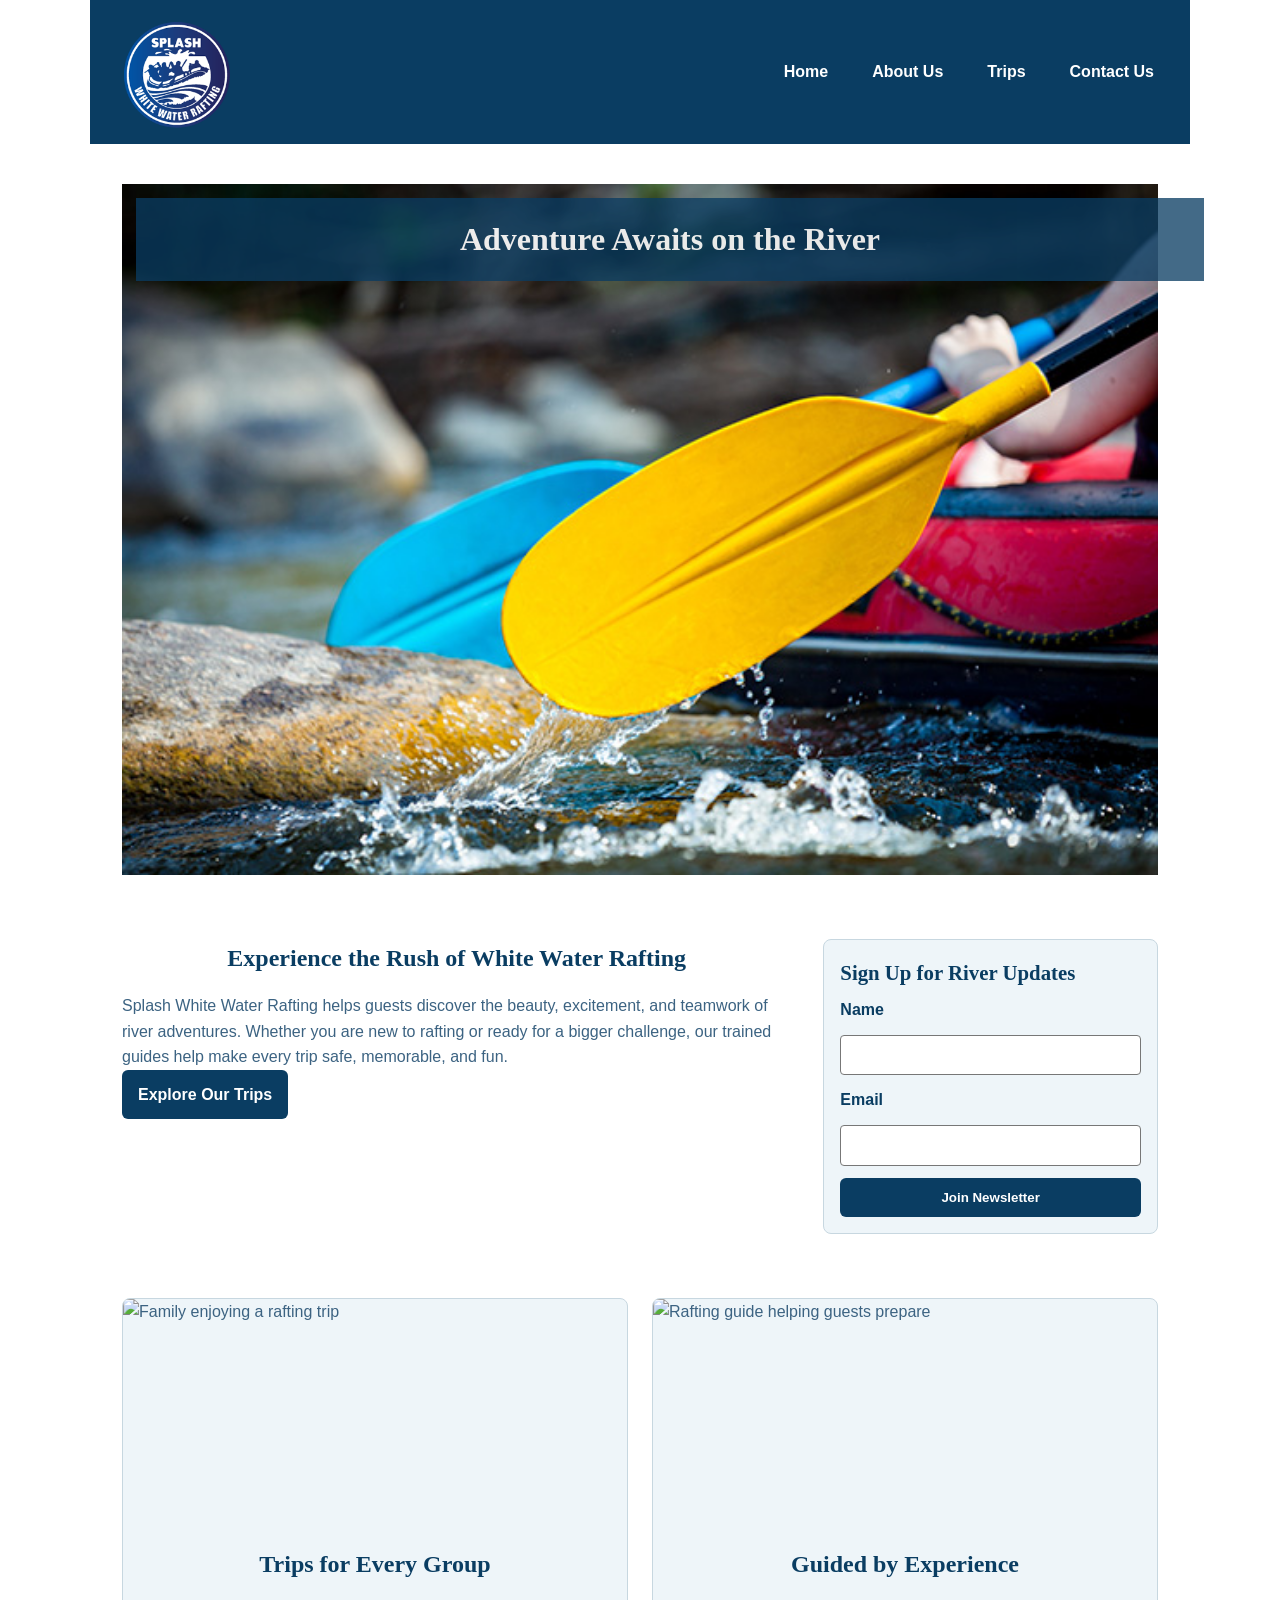
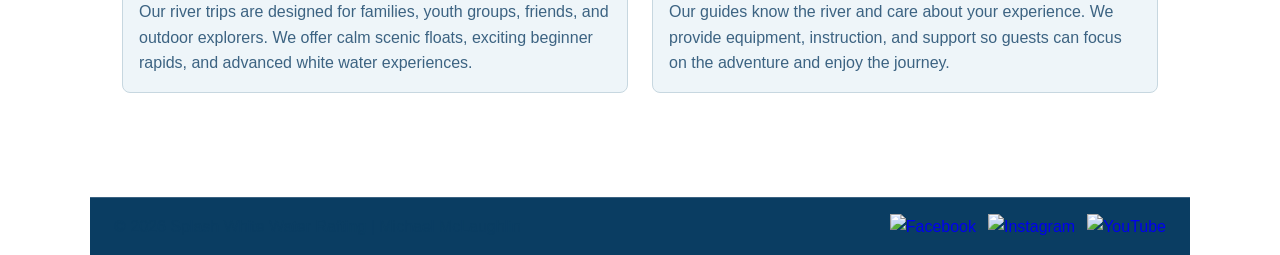
==== wwr/index.html @ 304a54b3 "W06 Project" ====
<!DOCTYPE html>
<html lang="en">

<head>
    <meta charset="UTF-8">
    <meta name="viewport" content="width=device-width, initial-scale=1.0">
    <meta name="description"
      content="Splash White Water Rafting offers exciting river adventures, guided trips, and outdoor memories for families, groups, and thrill seekers.">
    <meta name="author" content="Michael McLaughlin">
    <title>Home | Splash White Water Rafting</title>
    <link rel="stylesheet" href="styles/rafting.css">
</head>

<body>
    <header>
        <img src="images/logo.png" alt="Splash White Water Rafting Logo">
        <nav>
            <a href="index.html">Home</a>
            <a href="about.html">About Us</a>
            <a href="trips.html">Trips</a>
            <a href="contact.html">Contact Us</a>
        </nav>
    </header>

    <main>
        <section class="hero home-hero">
            <img src="images/hero.jpg" alt="White water rafting group on a river">
            <h1>Adventure Awaits on the River</h1>
        </section>

        <section class="home-intro">
            <div>
                <h2>Experience the Rush of White Water Rafting</h2>
                <p>
                    Splash White Water Rafting helps guests discover the beauty, excitement, and
                    teamwork of river adventures.
                    Whether you are new to rafting or ready for a bigger challenge, our trained
                    guides help make every trip safe,
                    memorable, and fun.
                </p>
                <a class="button-link" href="trips.html">Explore Our Trips</a>
            </div>

            <form class="newsletter">
                <fieldset>
                    <legend>Sign Up for River Updates</legend>

                    <label for="name">Name</label>
                    <input type="text" id="name" name="name" required>

                    <label for="email">Email</label>
                    <input type="email" id="email" name="email" required>

                    <button type="submit">Join Newsletter</button>
                </fieldset>
            </form>
        </section>

        <section class="home-grid">
            <article>
                <img src="images/rafting-family.jpg" alt="Family enjoying a rafting trip">
                <div>
                    <h2>Trips for Every Group</h2>
                    <p>
                        Our river trips are designed for families, youth groups, friends, and
                        outdoor explorers. We offer calm scenic
                        floats, exciting beginner rapids, and advanced white water experiences.
                    </p>
                </div>
            </article>

            <article>
                <img src="images/rafting-guide.jpg" alt="Rafting guide helping guests prepare">
                <div>
                    <h2>Guided by Experience</h2>
                    <p>
                        Our guides know the river and care about your experience. We provide
                        equipment, instruction, and support so
                        guests can focus on the adventure and enjoy the journey.
                    </p>
                </div>
            </article>
        </section>
    </main>

    <footer>
        <p>&copy; 2026 Splash White Water Rafting | Michael McLaughlin</p>
        <nav class="sociallinks">
            <a href="https://facebook.com">
                <img src="images/facebook.svg" alt="Facebook">
            </a>
            <a href="https://instagram.com">
                <img src="images/instagram.svg" alt="Instagram">
            </a>
            <a href="https://youtube.com">
                <img src="images/youtube.svg" alt="YouTube">
            </a>
        </nav>
    </footer>
</body>

</html>
---- wwr/styles/rafting.css ----
/* ===========================
   CSS VARIABLES
=========================== */
:root {
    --primary-color: #0a3d62;
    --accent1-color: #3c6382;
    --heading-font: "Georgia", serif;
    --body-font: Arial, Helvetica, sans-serif;
}

/* ===========================
   RESET
=========================== */
* {
    margin: 0;
    padding: 0;
    box-sizing: border-box;
}

/* ===========================
   GLOBAL STYLES
=========================== */
body {
    font-family: var(--body-font);
    color: var(--accent1-color);
    background-color: #fff;
}

header,
main,
footer {
    width: 840px;
    margin: 0 auto;
}

h1,
h2 {
    font-family: var(--heading-font);
    color: var(--primary-color);
}

section {
    margin: 24px 0;
    padding: 16px;
}

section h2 {
    text-align: center;
    margin-bottom: 16px;
}

/* ===========================
   HEADER
=========================== */
header {
    display: grid;
    grid-template-columns: 150px 1fr;
    align-items: center;
    background-color: var(--primary-color);
    padding: 12px;
}

header img {
    width: 120px;
    height: auto;
}

header nav {
    display: flex;
    justify-content: flex-end;
    gap: 20px;
}

header nav a {
    color: #fff;
    text-decoration: none;
    font-weight: bold;
    padding: 8px 12px;
}

header nav a:hover {
    background-color: var(--accent1-color);
    border-radius: 4px;
}

/* ===========================
   HERO SECTION
=========================== */
.hero {
    position: relative;
}

.hero img {
    display: block;
    width: 100%;
    height: auto;
}

.hero h1 {
    position: absolute;
    top: 20px;
    width: 100%;
    padding: 16px;
    text-align: center;
    opacity: 0.9;
    background-color: var(--accent1-color);
    color: #fff;
}

.hero article {
    position: absolute;
    bottom: 20px;
    left: 20px;
    right: 20px;
    background-color: rgba(255, 255, 255, 0.85);
    padding: 16px;
    border-radius: 4px;
}

.hero article img {
    float: right;
    width: 125px;
    margin-left: 12px;
}

/* ===========================
   HISTORY SECTION
=========================== */
.history-content {
    display: grid;
    grid-template-columns: 1fr 200px 1fr;
    align-items: center;
    gap: 20px;
}

.history-content p {
    line-height: 1.5;
}

.history-content img {
    width: 200px;
    height: auto;
}

/* ===========================
   ADVENTURES SECTION
=========================== */
.adventure-gallery {
    display: flex;
    justify-content: space-between;
    gap: 12px;
}

.adventure-gallery figure {
    width: 150px;
    text-align: center;
}

.adventure-gallery img {
    width: 100%;
    height: auto;
}

figcaption {
    font-size: 0.9rem;
    color: var(--primary-color);
    margin-top: 6px;
}

/* ===========================
   FOOTER
=========================== */
footer {
    display: flex;
    justify-content: space-between;
    align-items: center;
    border-top: 1px solid var(--accent1-color);
    padding: 16px;
}

footer p {
    color: var(--primary-color);
}

.socialmedia {
    display: flex;
    gap: 10px;
}

.socialmedia a {
    text-decoration: none;
}

footer img {
    width: 35px;
    height: auto;
}

/* ===========================
   CONTACT PAGE LAYOUT
=========================== */

/* Hide the extra Contact Us heading if it is still in the HTML */
main > h1 {
    display: none;
}

/* Company info centered below the header */
.company-info {
    text-align: center;
    margin: 20px 0 18px;
    padding: 0;
}

.company-info h1 {
    margin-bottom: 6px;
    font-size: 1.7rem;
}

.company-info p {
    font-weight: bold;
    line-height: 1.4;
    margin: 2px 0;
}

/* Map left + form right */
.contact-layout {
    display: grid;
    grid-template-columns: 1fr 1fr;
    gap: 2rem;
    margin-bottom: 3rem;
    align-items: stretch;
}

/* LEFT SIDE MAP */
.contact-left {
    display: flex;
    text-align: left;
}

.contact-left h2,
.contact-left p {
    display: none;
}

.map-box {
    flex: 1;
}

.map-box,
.map-box iframe {
    width: 100%;
    height: 100%;
}

.map-box iframe {
    min-height: 360px;
    border: 0;
    border-radius: 6px;
}

/* RIGHT SIDE FORM */
.contact-right h2 {
    display: none;
}

.contact-right form {
    display: grid;
    gap: 1rem;
    height: 100%;
}

.contact-right input,
.contact-right textarea {
    padding: 0.7rem;
    border: 1px solid #ccc;
    border-radius: 6px;
    font-size: 1rem;
}

.contact-right fieldset {
    border: 1px solid #ccc;
    padding: 1rem;
    border-radius: 6px;
}

.contact-right legend {
    font-weight: bold;
}

.contact-right button {
    background-color: #0a3d62;
    color: white;
    padding: 0.9rem;
    border: none;
    border-radius: 6px;
    font-size: 1.1rem;
    cursor: pointer;
}

.contact-right button:hover {
    background-color: #3c6382;
}

/* ===========================
   EMPLOYEE GRID
=========================== */
.employee-grid {
    display: grid;
    grid-template-columns: repeat(3, 1fr);
    gap: 2rem;
    text-align: center;
}

.employee-grid img {
    width: 100%;
    border-radius: 6px;
}

.employee-grid figcaption {
    margin-top: 0.5rem;
    font-weight: bold;
}

/* ===========================
   RESPONSIVE
=========================== */
@media (max-width: 700px) {

    header,
    main,
    footer {
        width: 95%;
    }

    .contact-layout {
        grid-template-columns: 1fr;
    }

    .map-box iframe {
        min-height: 300px;
    }

    .employee-grid {
        grid-template-columns: 1fr;
    }
}

/* FINAL PROJECT SHARED LAYOUT FIXES */
body {
    background-color: #ffffff;
    line-height: 1.6;
}

header,
main,
footer {
    width: 100%;
    max-width: 1100px;
    margin: 0 auto;
}

header {
    display: grid;
    grid-template-columns: 150px 1fr;
    align-items: center;
    background-color: var(--primary-color);
    padding: 12px 24px;
}

header img {
    width: 120px;
    height: auto;
}

header nav {
    display: flex;
    justify-content: flex-end;
    align-items: center;
    gap: 20px;
    margin: 0;
    padding: 0;
}

header nav a {
    color: #ffffff;
    text-decoration: none;
    font-weight: 700;
    padding: 10px 12px;
    border-radius: 4px;
}

header nav a:hover {
    background-color: var(--accent1-color);
}

main {
    padding: 0 1rem 2rem;
}

.hero {
    position: relative;
    margin: 1.5rem 0;
}

.hero img {
    display: block;
    width: 100%;
    height: auto;
}

.hero h1 {
    position: absolute;
    top: 30px;
    left: 30px;
    right: 30px;
    padding: 1rem;
    background-color: rgba(10, 61, 98, 0.85);
    color: #ffffff;
    text-align: center;
    font-size: 2rem;
}

.button-link,
.newsletter button {
    display: inline-block;
    background-color: var(--primary-color);
    color: #ffffff;
    text-decoration: none;
    font-weight: 700;
    padding: 0.75rem 1rem;
    border-radius: 6px;
    border: none;
    cursor: pointer;
}

.button-link:hover,
.newsletter button:hover {
    background-color: var(--accent1-color);
}

/* HOME PAGE */
.home-intro {
    display: grid;
    grid-template-columns: 2fr 1fr;
    gap: 2rem;
    align-items: start;
    margin: 2rem 0;
}

.newsletter {
    background-color: #eef5f9;
    padding: 1rem;
    border: 1px solid #c7d7e0;
    border-radius: 8px;
}

.newsletter fieldset {
    border: none;
    display: grid;
    gap: 0.75rem;
}

.newsletter legend {
    font-family: var(--heading-font);
    color: var(--primary-color);
    font-size: 1.3rem;
    font-weight: 700;
    margin-bottom: 0.5rem;
}

.newsletter label {
    font-weight: 700;
    color: var(--primary-color);
}

.newsletter input {
    padding: 0.65rem;
    border: 1px solid #777;
    border-radius: 4px;
    font-size: 1rem;
}

.home-grid {
    display: grid;
    grid-template-columns: 1fr 1fr;
    gap: 1.5rem;
}

.home-grid article {
    display: grid;
    grid-template-rows: auto 1fr;
    background-color: #eef5f9;
    border: 1px solid #c7d7e0;
    border-radius: 8px;
    overflow: hidden;
}

.home-grid img {
    width: 100%;
    height: 230px;
    object-fit: cover;
}

.home-grid div {
    padding: 1rem;
}

/* TRIPS PAGE */
.trips-cta {
    display: grid;
    grid-template-columns: 2fr auto;
    gap: 1rem;
    align-items: center;
    background-color: #eef5f9;
    border-left: 8px solid var(--primary-color);
    padding: 1.25rem;
    margin: 2rem 0;
}

.trip-cards {
    display: grid;
    grid-template-columns: repeat(3, 1fr);
    gap: 1.5rem;
    margin: 2rem 0;
}

.trip-cards article {
    background-color: #ffffff;
    border: 1px solid #c7d7e0;
    border-radius: 8px;
    overflow: hidden;
    box-shadow: 0 2px 8px rgba(0, 0, 0, 0.12);
}

.trip-cards img {
    width: 100%;
    height: 210px;
    object-fit: cover;
}

.trip-cards h2,
.trip-cards p {
    padding-left: 1rem;
    padding-right: 1rem;
}

.trip-cards h2 {
    padding-top: 1rem;
}

.trip-cards p {
    padding-bottom: 1rem;
}

.trip-table-section {
    margin: 2rem 0;
}

table {
    width: 100%;
    border-collapse: collapse;
    margin-top: 1rem;
}

caption {
    caption-side: bottom;
    padding-top: 0.5rem;
}

th,
td {
    border: 1px solid #777;
    padding: 0.75rem;
    text-align: left;
}

th {
    background-color: var(--primary-color);
    color: #ffffff;
}

tbody tr:nth-child(even) {
    background-color: #eef5f9;
}

/* FOOTER */
footer {
    display: flex;
    justify-content: space-between;
    align-items: center;
    gap: 1rem;
    background-color: var(--primary-color);
    color: #ffffff;
    padding: 1rem 1.5rem;
    margin-top: 2rem;
}

footer p {
    margin: 0;
    padding: 0;
}

.sociallinks {
    display: flex;
    gap: 12px;
    margin: 0;
    padding: 0;
}

.sociallinks a {
    text-decoration: none;
}

.sociallinks img {
    width: 32px;
    height: 32px;
}

/* RESPONSIVE SUPPORT */
@media screen and (max-width: 800px) {
    header {
        grid-template-columns: 1fr;
        justify-items: center;
        gap: 1rem;
    }

    header nav {
        justify-content: center;
        flex-wrap: wrap;
    }

    .hero h1 {
        font-size: 1.4rem;
        top: 15px;
        left: 15px;
        right: 15px;
    }

    .home-intro,
    .home-grid,
    .trips-cta,
    .trip-cards {
        grid-template-columns: 1fr;
    }

    footer {
        flex-direction: column;
        text-align: center;
    }
}
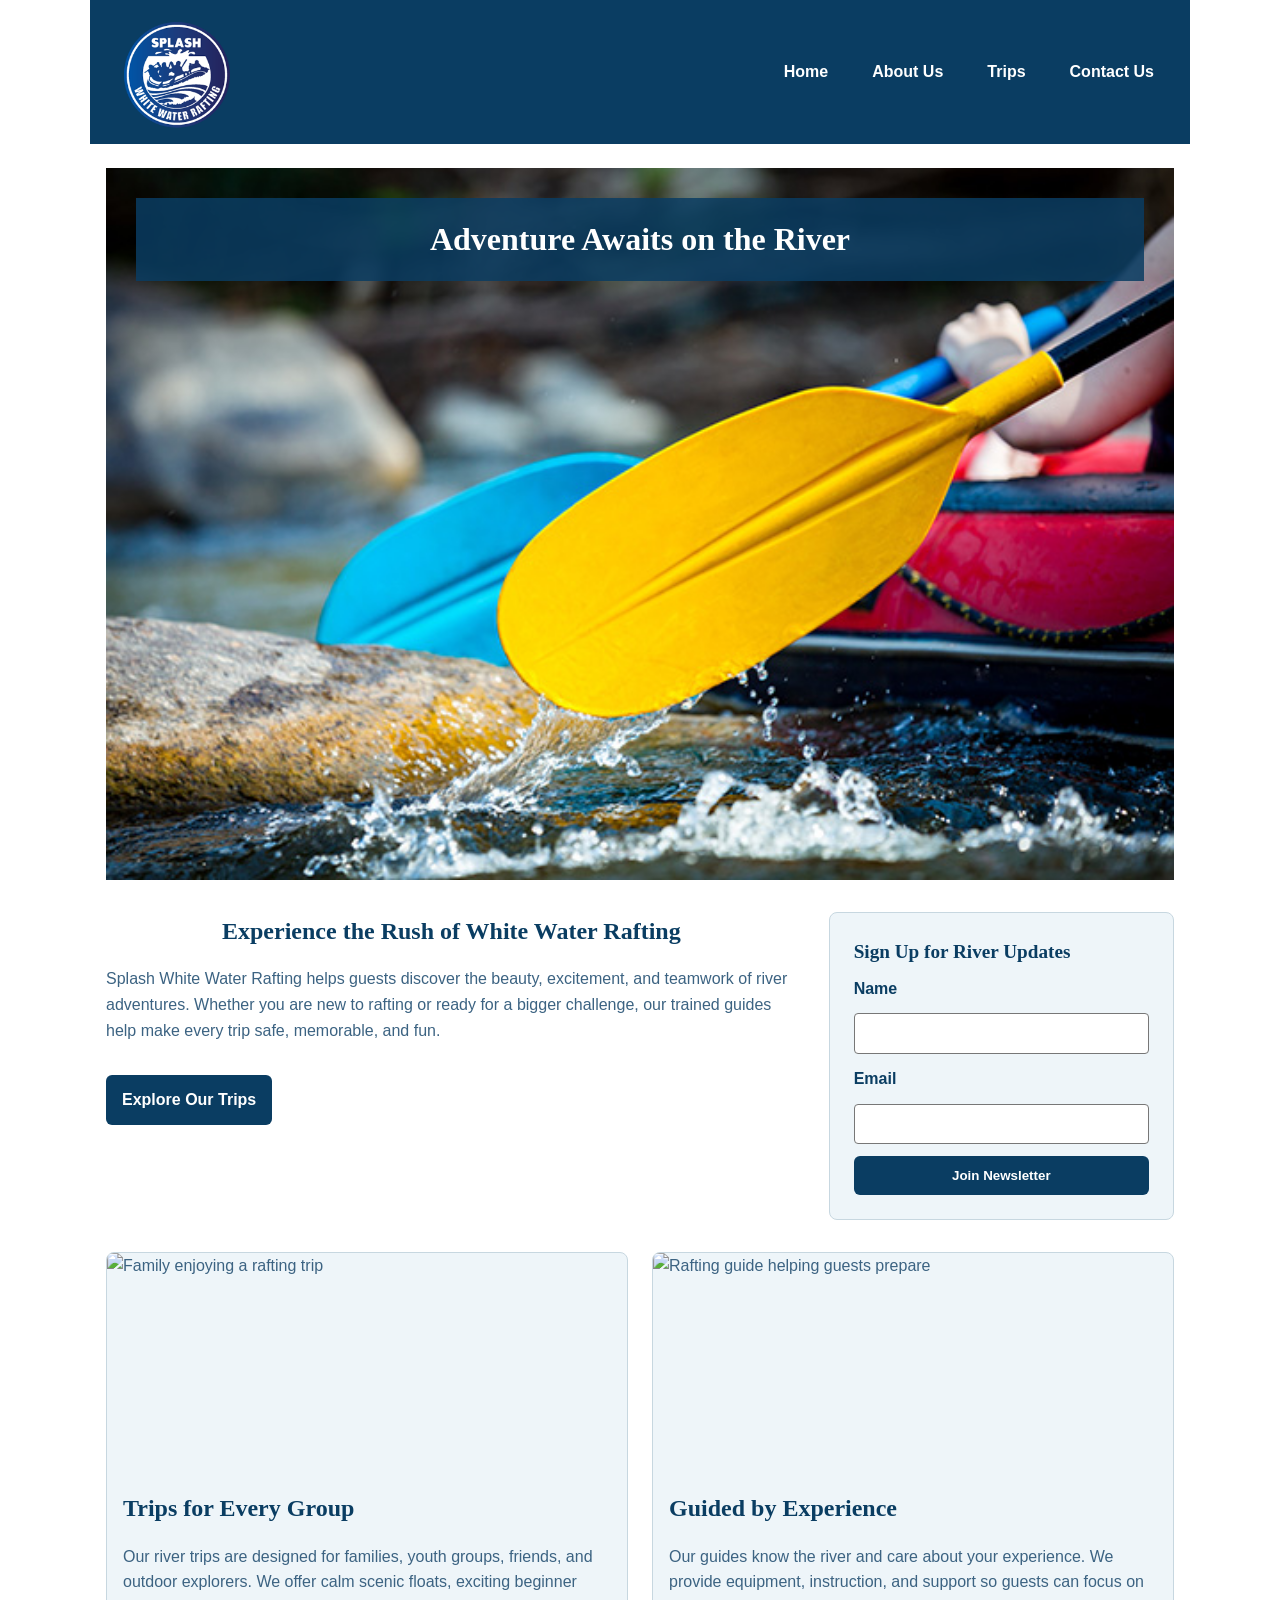
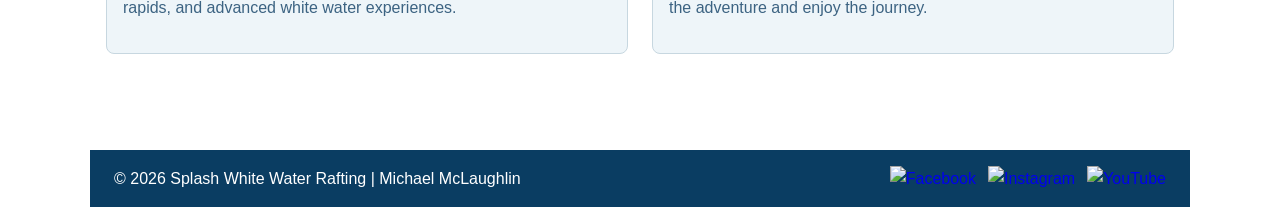
==== commit c4164ec8: "w06" ====
--- a/wwr/index.html
+++ b/wwr/index.html
@@ -85,7 +85,7 @@
 
     <footer>
         <p>&copy; 2026 Splash White Water Rafting | Michael McLaughlin</p>
-        <nav class="sociallinks">
+        <nav class="socialmedia">
             <a href="https://facebook.com">
                 <img src="images/facebook.svg" alt="Facebook">
             </a>
--- a/wwr/styles/rafting.css
+++ b/wwr/styles/rafting.css
@@ -1,365 +1,55 @@
-/* ===========================
-   CSS VARIABLES
-=========================== */
+/* CSS VARIABLES */
 :root {
     --primary-color: #0a3d62;
     --accent1-color: #3c6382;
+    --accent2-color: #eef5f9;
     --heading-font: "Georgia", serif;
     --body-font: Arial, Helvetica, sans-serif;
 }
 
-/* ===========================
-   RESET
-=========================== */
+/* RESET */
 * {
     margin: 0;
     padding: 0;
     box-sizing: border-box;
 }
 
-/* ===========================
-   GLOBAL STYLES
-=========================== */
+/* GLOBAL STYLES */
 body {
     font-family: var(--body-font);
     color: var(--accent1-color);
-    background-color: #fff;
+    background-color: #ffffff;
+    line-height: 1.6;
 }
 
 header,
 main,
 footer {
-    width: 840px;
+    width: 100%;
+    max-width: 1100px;
     margin: 0 auto;
 }
 
+main {
+    padding: 0 1rem 2rem;
+}
+
 h1,
-h2 {
+h2,
+h3 {
     font-family: var(--heading-font);
     color: var(--primary-color);
 }
 
-section {
-    margin: 24px 0;
-    padding: 16px;
-}
-
-section h2 {
-    text-align: center;
-    margin-bottom: 16px;
-}
-
-/* ===========================
-   HEADER
-=========================== */
-header {
-    display: grid;
-    grid-template-columns: 150px 1fr;
-    align-items: center;
-    background-color: var(--primary-color);
-    padding: 12px;
-}
-
-header img {
-    width: 120px;
-    height: auto;
-}
-
-header nav {
-    display: flex;
-    justify-content: flex-end;
-    gap: 20px;
-}
-
-header nav a {
-    color: #fff;
-    text-decoration: none;
-    font-weight: bold;
-    padding: 8px 12px;
-}
-
-header nav a:hover {
-    background-color: var(--accent1-color);
-    border-radius: 4px;
-}
-
-/* ===========================
-   HERO SECTION
-=========================== */
-.hero {
-    position: relative;
-}
-
-.hero img {
-    display: block;
-    width: 100%;
-    height: auto;
-}
-
-.hero h1 {
-    position: absolute;
-    top: 20px;
-    width: 100%;
-    padding: 16px;
-    text-align: center;
-    opacity: 0.9;
-    background-color: var(--accent1-color);
-    color: #fff;
-}
-
-.hero article {
-    position: absolute;
-    bottom: 20px;
-    left: 20px;
-    right: 20px;
-    background-color: rgba(255, 255, 255, 0.85);
-    padding: 16px;
-    border-radius: 4px;
-}
-
-.hero article img {
-    float: right;
-    width: 125px;
-    margin-left: 12px;
-}
-
-/* ===========================
-   HISTORY SECTION
-=========================== */
-.history-content {
-    display: grid;
-    grid-template-columns: 1fr 200px 1fr;
-    align-items: center;
-    gap: 20px;
-}
-
-.history-content p {
-    line-height: 1.5;
-}
-
-.history-content img {
-    width: 200px;
-    height: auto;
-}
-
-/* ===========================
-   ADVENTURES SECTION
-=========================== */
-.adventure-gallery {
-    display: flex;
-    justify-content: space-between;
-    gap: 12px;
-}
-
-.adventure-gallery figure {
-    width: 150px;
-    text-align: center;
-}
-
-.adventure-gallery img {
-    width: 100%;
-    height: auto;
-}
-
-figcaption {
-    font-size: 0.9rem;
-    color: var(--primary-color);
-    margin-top: 6px;
-}
-
-/* ===========================
-   FOOTER
-=========================== */
-footer {
-    display: flex;
-    justify-content: space-between;
-    align-items: center;
-    border-top: 1px solid var(--accent1-color);
-    padding: 16px;
-}
-
-footer p {
-    color: var(--primary-color);
-}
-
-.socialmedia {
-    display: flex;
-    gap: 10px;
-}
-
-.socialmedia a {
-    text-decoration: none;
-}
-
-footer img {
-    width: 35px;
-    height: auto;
-}
-
-/* ===========================
-   CONTACT PAGE LAYOUT
-=========================== */
-
-/* Hide the extra Contact Us heading if it is still in the HTML */
-main > h1 {
-    display: none;
-}
-
-/* Company info centered below the header */
-.company-info {
-    text-align: center;
-    margin: 20px 0 18px;
-    padding: 0;
-}
-
-.company-info h1 {
-    margin-bottom: 6px;
-    font-size: 1.7rem;
-}
-
-.company-info p {
-    font-weight: bold;
-    line-height: 1.4;
-    margin: 2px 0;
-}
-
-/* Map left + form right */
-.contact-layout {
-    display: grid;
-    grid-template-columns: 1fr 1fr;
-    gap: 2rem;
-    margin-bottom: 3rem;
-    align-items: stretch;
-}
-
-/* LEFT SIDE MAP */
-.contact-left {
-    display: flex;
-    text-align: left;
-}
-
-.contact-left h2,
-.contact-left p {
-    display: none;
-}
-
-.map-box {
-    flex: 1;
-}
-
-.map-box,
-.map-box iframe {
-    width: 100%;
-    height: 100%;
-}
-
-.map-box iframe {
-    min-height: 360px;
-    border: 0;
-    border-radius: 6px;
-}
-
-/* RIGHT SIDE FORM */
-.contact-right h2 {
-    display: none;
-}
-
-.contact-right form {
-    display: grid;
-    gap: 1rem;
-    height: 100%;
-}
-
-.contact-right input,
-.contact-right textarea {
-    padding: 0.7rem;
-    border: 1px solid #ccc;
-    border-radius: 6px;
-    font-size: 1rem;
-}
-
-.contact-right fieldset {
-    border: 1px solid #ccc;
-    padding: 1rem;
-    border-radius: 6px;
-}
-
-.contact-right legend {
-    font-weight: bold;
-}
-
-.contact-right button {
-    background-color: #0a3d62;
-    color: white;
-    padding: 0.9rem;
-    border: none;
-    border-radius: 6px;
-    font-size: 1.1rem;
-    cursor: pointer;
-}
-
-.contact-right button:hover {
-    background-color: #3c6382;
-}
-
-/* ===========================
-   EMPLOYEE GRID
-=========================== */
-.employee-grid {
-    display: grid;
-    grid-template-columns: repeat(3, 1fr);
-    gap: 2rem;
-    text-align: center;
-}
-
-.employee-grid img {
-    width: 100%;
-    border-radius: 6px;
-}
-
-.employee-grid figcaption {
-    margin-top: 0.5rem;
-    font-weight: bold;
-}
-
-/* ===========================
-   RESPONSIVE
-=========================== */
-@media (max-width: 700px) {
-
-    header,
-    main,
-    footer {
-        width: 95%;
-    }
-
-    .contact-layout {
-        grid-template-columns: 1fr;
-    }
-
-    .map-box iframe {
-        min-height: 300px;
-    }
-
-    .employee-grid {
-        grid-template-columns: 1fr;
-    }
-}
-
-/* FINAL PROJECT SHARED LAYOUT FIXES */
-body {
-    background-color: #ffffff;
-    line-height: 1.6;
-}
-
-header,
-main,
-footer {
-    width: 100%;
-    max-width: 1100px;
-    margin: 0 auto;
-}
-
+p {
+    margin: 1rem 0;
+}
+
+img {
+    max-width: 100%;
+}
+
+/* HEADER */
 header {
     display: grid;
     grid-template-columns: 150px 1fr;
@@ -378,14 +68,12 @@
     justify-content: flex-end;
     align-items: center;
     gap: 20px;
-    margin: 0;
-    padding: 0;
 }
 
 header nav a {
     color: #ffffff;
     text-decoration: none;
-    font-weight: 700;
+    font-weight: bold;
     padding: 10px 12px;
     border-radius: 4px;
 }
@@ -394,10 +82,7 @@
     background-color: var(--accent1-color);
 }
 
-main {
-    padding: 0 1rem 2rem;
-}
-
+/* HERO SECTION */
 .hero {
     position: relative;
     margin: 1.5rem 0;
@@ -421,21 +106,99 @@
     font-size: 2rem;
 }
 
-.button-link,
-.newsletter button {
+/* ABOUT PAGE HERO ARTICLE */
+.hero article {
+    position: absolute;
+    bottom: 30px;
+    left: 30px;
+    right: 30px;
+    background-color: rgba(238, 245, 249, 0.92);
+    padding: 1rem;
+    border-radius: 8px;
+}
+
+.hero article img {
+    float: right;
+    width: 180px;
+    margin-left: 1rem;
+    border-radius: 6px;
+}
+
+/* GENERAL SECTION STYLING */
+section {
+    margin: 2rem 0;
+}
+
+section h2 {
+    text-align: center;
+    margin-bottom: 1rem;
+}
+
+/* HISTORY SECTION */
+.history {
+    display: grid;
+    grid-template-columns: 1fr 250px 1fr;
+    gap: 1.5rem;
+    align-items: center;
+    background-color: var(--accent2-color);
+    padding: 1.5rem;
+    border-radius: 8px;
+}
+
+.history h2 {
+    grid-column: 1 / -1;
+}
+
+.history img {
+    width: 100%;
+    border-radius: 6px;
+}
+
+/* ADVENTURES SECTION */
+.adventures {
+    display: grid;
+    grid-template-columns: repeat(5, 1fr);
+    gap: 1rem;
+}
+
+.adventures h2 {
+    grid-column: 1 / -1;
+}
+
+.adventures figure {
+    background-color: var(--accent2-color);
+    border: 1px solid #c7d7e0;
+    border-radius: 8px;
+    overflow: hidden;
+    text-align: center;
+}
+
+.adventures img {
+    width: 100%;
+    height: 130px;
+    object-fit: cover;
+    display: block;
+}
+
+.adventures figcaption {
+    padding: 0.75rem;
+    font-weight: bold;
+    color: var(--primary-color);
+}
+
+/* BUTTON LINKS */
+.button-link {
     display: inline-block;
     background-color: var(--primary-color);
     color: #ffffff;
     text-decoration: none;
-    font-weight: 700;
+    font-weight: bold;
     padding: 0.75rem 1rem;
+    margin-top: 1rem;
     border-radius: 6px;
-    border: none;
-    cursor: pointer;
-}
-
-.button-link:hover,
-.newsletter button:hover {
+}
+
+.button-link:hover {
     background-color: var(--accent1-color);
 }
 
@@ -448,9 +211,15 @@
     margin: 2rem 0;
 }
 
+.home-message {
+    background-color: var(--accent2-color);
+    padding: 1.5rem;
+    border-radius: 8px;
+}
+
 .newsletter {
-    background-color: #eef5f9;
-    padding: 1rem;
+    background-color: var(--accent2-color);
+    padding: 1.5rem;
     border: 1px solid #c7d7e0;
     border-radius: 8px;
 }
@@ -464,13 +233,13 @@
 .newsletter legend {
     font-family: var(--heading-font);
     color: var(--primary-color);
-    font-size: 1.3rem;
-    font-weight: 700;
+    font-size: 1.2rem;
+    font-weight: bold;
     margin-bottom: 0.5rem;
 }
 
 .newsletter label {
-    font-weight: 700;
+    font-weight: bold;
     color: var(--primary-color);
 }
 
@@ -481,16 +250,29 @@
     font-size: 1rem;
 }
 
+.newsletter button {
+    background-color: var(--primary-color);
+    color: #ffffff;
+    font-weight: bold;
+    padding: 0.75rem;
+    border: none;
+    border-radius: 6px;
+    cursor: pointer;
+}
+
+.newsletter button:hover {
+    background-color: var(--accent1-color);
+}
+
 .home-grid {
     display: grid;
     grid-template-columns: 1fr 1fr;
     gap: 1.5rem;
+    margin: 2rem 0;
 }
 
 .home-grid article {
-    display: grid;
-    grid-template-rows: auto 1fr;
-    background-color: #eef5f9;
+    background-color: var(--accent2-color);
     border: 1px solid #c7d7e0;
     border-radius: 8px;
     overflow: hidden;
@@ -498,12 +280,24 @@
 
 .home-grid img {
     width: 100%;
-    height: 230px;
+    height: 220px;
     object-fit: cover;
-}
-
-.home-grid div {
-    padding: 1rem;
+    display: block;
+}
+
+.home-grid h2,
+.home-grid p {
+    padding-left: 1rem;
+    padding-right: 1rem;
+}
+
+.home-grid h2 {
+    padding-top: 1rem;
+    text-align: left;
+}
+
+.home-grid p {
+    padding-bottom: 1rem;
 }
 
 /* TRIPS PAGE */
@@ -512,12 +306,16 @@
     grid-template-columns: 2fr auto;
     gap: 1rem;
     align-items: center;
-    background-color: #eef5f9;
+    background-color: var(--accent2-color);
     border-left: 8px solid var(--primary-color);
     padding: 1.25rem;
     margin: 2rem 0;
 }
 
+.trips-cta h2 {
+    text-align: left;
+}
+
 .trip-cards {
     display: grid;
     grid-template-columns: repeat(3, 1fr);
@@ -537,6 +335,7 @@
     width: 100%;
     height: 210px;
     object-fit: cover;
+    display: block;
 }
 
 .trip-cards h2,
@@ -547,6 +346,7 @@
 
 .trip-cards h2 {
     padding-top: 1rem;
+    text-align: left;
 }
 
 .trip-cards p {
@@ -561,11 +361,6 @@
     width: 100%;
     border-collapse: collapse;
     margin-top: 1rem;
-}
-
-caption {
-    caption-side: bottom;
-    padding-top: 0.5rem;
 }
 
 th,
@@ -581,7 +376,84 @@
 }
 
 tbody tr:nth-child(even) {
-    background-color: #eef5f9;
+    background-color: var(--accent2-color);
+}
+
+/* CONTACT PAGE */
+.contact-grid {
+    display: grid;
+    grid-template-columns: 1fr 1fr;
+    gap: 2rem;
+    align-items: start;
+}
+
+.contact-info,
+.contact-form {
+    background-color: var(--accent2-color);
+    padding: 1.5rem;
+    border-radius: 8px;
+    border: 1px solid #c7d7e0;
+}
+
+.contact-form form {
+    display: grid;
+    gap: 1rem;
+}
+
+.contact-form label {
+    font-weight: bold;
+    color: var(--primary-color);
+}
+
+.contact-form input,
+.contact-form textarea,
+.contact-form select {
+    width: 100%;
+    padding: 0.65rem;
+    border: 1px solid #777;
+    border-radius: 4px;
+    font-size: 1rem;
+}
+
+.contact-form button {
+    background-color: var(--primary-color);
+    color: #ffffff;
+    font-weight: bold;
+    padding: 0.75rem;
+    border: none;
+    border-radius: 6px;
+    cursor: pointer;
+}
+
+.contact-form button:hover {
+    background-color: var(--accent1-color);
+}
+
+.employees {
+    display: grid;
+    grid-template-columns: repeat(3, 1fr);
+    gap: 1rem;
+    text-align: center;
+}
+
+.employees figure {
+    background-color: var(--accent2-color);
+    padding: 1rem;
+    border-radius: 8px;
+    border: 1px solid #c7d7e0;
+}
+
+.employees img {
+    width: 100%;
+    height: 180px;
+    object-fit: cover;
+    border-radius: 6px;
+}
+
+.map iframe {
+    width: 100%;
+    min-height: 350px;
+    border: 0;
 }
 
 /* FOOTER */
@@ -597,10 +469,13 @@
 }
 
 footer p {
+    color: #ffffff;
     margin: 0;
     padding: 0;
 }
 
+/* Supports either socialmedia or sociallinks class */
+.socialmedia,
 .sociallinks {
     display: flex;
     gap: 12px;
@@ -608,16 +483,18 @@
     padding: 0;
 }
 
+.socialmedia a,
 .sociallinks a {
     text-decoration: none;
 }
 
+.socialmedia img,
 .sociallinks img {
     width: 32px;
     height: 32px;
 }
 
-/* RESPONSIVE SUPPORT */
+/* RESPONSIVE DESIGN */
 @media screen and (max-width: 800px) {
     header {
         grid-template-columns: 1fr;
@@ -637,11 +514,29 @@
         right: 15px;
     }
 
+    .hero article {
+        position: static;
+        margin-top: 1rem;
+    }
+
+    .hero article img {
+        float: none;
+        width: 100%;
+        margin: 0 0 1rem;
+    }
+
+    .history,
     .home-intro,
     .home-grid,
     .trips-cta,
-    .trip-cards {
+    .trip-cards,
+    .contact-grid,
+    .employees {
         grid-template-columns: 1fr;
+    }
+
+    .adventures {
+        grid-template-columns: 1fr 1fr;
     }
 
     footer {
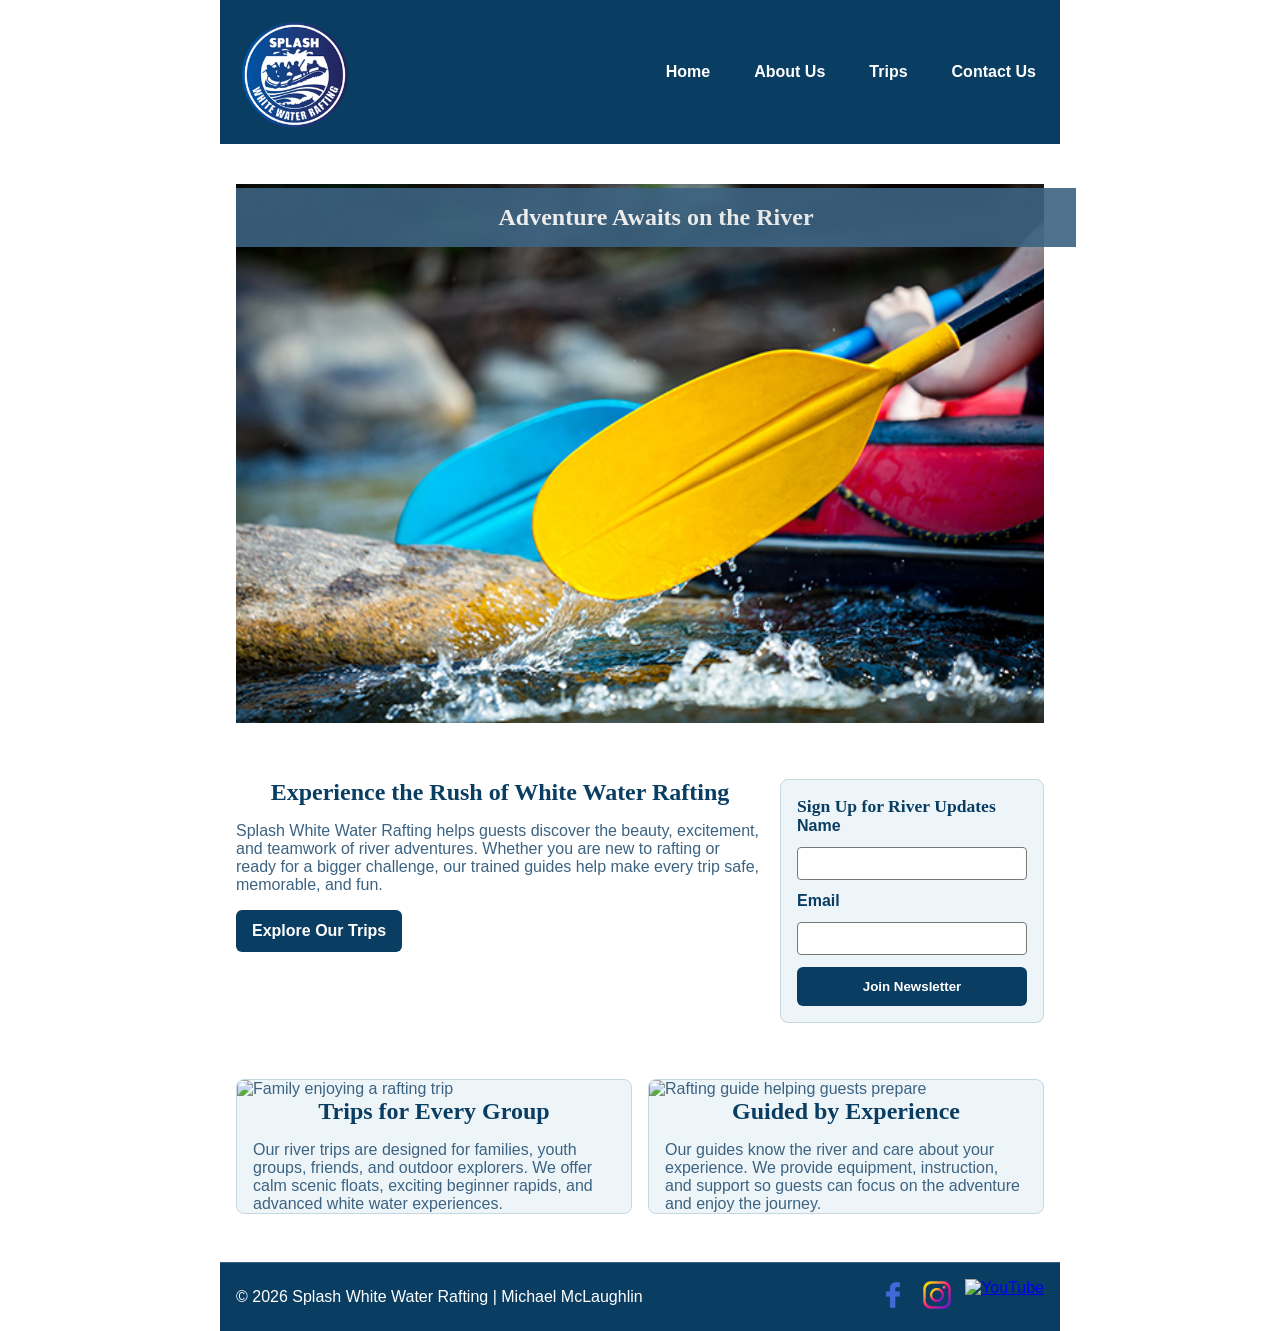
==== commit f1e07e13: "w06 Assignment" ====
--- a/wwr/index.html
+++ b/wwr/index.html
@@ -85,15 +85,15 @@
 
     <footer>
         <p>&copy; 2026 Splash White Water Rafting | Michael McLaughlin</p>
-        <nav class="socialmedia">
+        <nav class="sociallinks">
             <a href="https://facebook.com">
-                <img src="images/facebook.svg" alt="Facebook">
+                <img src="images/facebook.png" alt="Facebook">
             </a>
             <a href="https://instagram.com">
-                <img src="images/instagram.svg" alt="Instagram">
+                <img src="images/instagram.png" alt="Instagram">
             </a>
             <a href="https://youtube.com">
-                <img src="images/youtube.svg" alt="YouTube">
+                <img src="images/youtube.png" alt="YouTube">
             </a>
         </nav>
     </footer>
--- a/wwr/styles/rafting.css
+++ b/wwr/styles/rafting.css
@@ -1,61 +1,63 @@
-/* CSS VARIABLES */
+/* ===========================
+   CSS VARIABLES
+=========================== */
 :root {
     --primary-color: #0a3d62;
     --accent1-color: #3c6382;
-    --accent2-color: #eef5f9;
     --heading-font: "Georgia", serif;
     --body-font: Arial, Helvetica, sans-serif;
 }
 
-/* RESET */
+/* ===========================
+   RESET
+=========================== */
 * {
     margin: 0;
     padding: 0;
     box-sizing: border-box;
 }
 
-/* GLOBAL STYLES */
+/* ===========================
+   GLOBAL STYLES
+=========================== */
 body {
     font-family: var(--body-font);
     color: var(--accent1-color);
-    background-color: #ffffff;
-    line-height: 1.6;
+    background-color: #fff;
 }
 
 header,
 main,
 footer {
-    width: 100%;
-    max-width: 1100px;
+    width: 840px;
     margin: 0 auto;
 }
 
-main {
-    padding: 0 1rem 2rem;
-}
-
 h1,
-h2,
-h3 {
+h2 {
     font-family: var(--heading-font);
     color: var(--primary-color);
 }
 
-p {
-    margin: 1rem 0;
-}
-
-img {
-    max-width: 100%;
-}
-
-/* HEADER */
+section {
+    margin: 24px 0;
+    padding: 16px;
+}
+
+section h2 {
+    text-align: center;
+    margin-bottom: 16px;
+}
+
+/* ===========================
+   HEADER
+=========================== */
 header {
     display: grid;
     grid-template-columns: 150px 1fr;
     align-items: center;
     background-color: var(--primary-color);
-    padding: 12px 24px;
+    padding: 12px;
 }
 
 header img {
@@ -66,127 +68,300 @@
 header nav {
     display: flex;
     justify-content: flex-end;
+    gap: 20px;
+}
+
+header nav a {
+    color: #fff;
+    text-decoration: none;
+    font-weight: bold;
+    padding: 8px 12px;
+}
+
+header nav a:hover {
+    background-color: var(--accent1-color);
+    border-radius: 4px;
+}
+
+/* ===========================
+   HERO SECTION
+=========================== */
+.hero {
+    position: relative;
+}
+
+.hero img {
+    display: block;
+    width: 100%;
+    height: auto;
+}
+
+.hero h1 {
+    position: absolute;
+    top: 20px;
+    width: 100%;
+    padding: 16px;
+    text-align: center;
+    opacity: 0.9;
+    background-color: var(--accent1-color);
+    color: #fff;
+}
+
+.hero article {
+    position: absolute;
+    bottom: 20px;
+    left: 20px;
+    right: 20px;
+    background-color: rgba(255, 255, 255, 0.85);
+    padding: 16px;
+    border-radius: 4px;
+}
+
+.hero article img {
+    float: right;
+    width: 125px;
+    margin-left: 12px;
+}
+
+/* ===========================
+   HISTORY SECTION
+=========================== */
+.history-content {
+    display: grid;
+    grid-template-columns: 1fr 200px 1fr;
     align-items: center;
     gap: 20px;
 }
 
-header nav a {
-    color: #ffffff;
+.history-content p {
+    line-height: 1.5;
+}
+
+.history-content img {
+    width: 200px;
+    height: auto;
+}
+
+/* ===========================
+   ADVENTURES SECTION
+=========================== */
+.adventure-gallery {
+    display: flex;
+    justify-content: space-between;
+    gap: 12px;
+}
+
+.adventure-gallery figure {
+    width: 150px;
+    text-align: center;
+}
+
+.adventure-gallery img {
+    width: 100%;
+    height: auto;
+}
+
+figcaption {
+    font-size: 0.9rem;
+    color: var(--primary-color);
+    margin-top: 6px;
+}
+
+/* ===========================
+   FOOTER
+=========================== */
+footer {
+    display: flex;
+    justify-content: space-between;
+    align-items: center;
+    border-top: 1px solid var(--accent1-color);
+    padding: 16px;
+}
+
+footer p {
+    color: var(--primary-color);
+}
+
+.socialmedia {
+    display: flex;
+    gap: 10px;
+}
+
+.socialmedia a {
     text-decoration: none;
-    font-weight: bold;
-    padding: 10px 12px;
-    border-radius: 4px;
-}
-
-header nav a:hover {
-    background-color: var(--accent1-color);
-}
-
-/* HERO SECTION */
-.hero {
-    position: relative;
-    margin: 1.5rem 0;
-}
-
-.hero img {
-    display: block;
-    width: 100%;
+}
+
+footer img {
+    width: 35px;
     height: auto;
 }
 
-.hero h1 {
-    position: absolute;
-    top: 30px;
-    left: 30px;
-    right: 30px;
+/* ===========================
+   CONTACT PAGE LAYOUT
+=========================== */
+
+/* Hide the extra Contact Us heading if it is still in the HTML */
+main > h1 {
+    display: none;
+}
+
+/* Company info centered below the header */
+.company-info {
+    text-align: center;
+    margin: 20px 0 18px;
+    padding: 0;
+}
+
+.company-info h1 {
+    margin-bottom: 6px;
+    font-size: 1.7rem;
+}
+
+.company-info p {
+    font-weight: bold;
+    line-height: 1.4;
+    margin: 2px 0;
+}
+
+/* Map left + form right */
+.contact-layout {
+    display: grid;
+    grid-template-columns: 1fr 1fr;
+    gap: 2rem;
+    margin-bottom: 3rem;
+    align-items: stretch;
+}
+
+/* LEFT SIDE MAP */
+.contact-left {
+    display: flex;
+    text-align: left;
+}
+
+.contact-left h2,
+.contact-left p {
+    display: none;
+}
+
+.map-box {
+    flex: 1;
+}
+
+.map-box,
+.map-box iframe {
+    width: 100%;
+    height: 100%;
+}
+
+.map-box iframe {
+    min-height: 360px;
+    border: 0;
+    border-radius: 6px;
+}
+
+/* RIGHT SIDE FORM */
+.contact-right h2 {
+    display: none;
+}
+
+.contact-right form {
+    display: grid;
+    gap: 1rem;
+    height: 100%;
+}
+
+.contact-right input,
+.contact-right textarea {
+    padding: 0.7rem;
+    border: 1px solid #ccc;
+    border-radius: 6px;
+    font-size: 1rem;
+}
+
+.contact-right fieldset {
+    border: 1px solid #ccc;
     padding: 1rem;
-    background-color: rgba(10, 61, 98, 0.85);
-    color: #ffffff;
+    border-radius: 6px;
+}
+
+.contact-right legend {
+    font-weight: bold;
+}
+
+.contact-right button {
+    background-color: #0a3d62;
+    color: white;
+    padding: 0.9rem;
+    border: none;
+    border-radius: 6px;
+    font-size: 1.1rem;
+    cursor: pointer;
+}
+
+.contact-right button:hover {
+    background-color: #3c6382;
+}
+
+/* ===========================
+   EMPLOYEE GRID
+=========================== */
+.employee-grid {
+    display: grid;
+    grid-template-columns: repeat(3, 1fr);
+    gap: 2rem;
     text-align: center;
-    font-size: 2rem;
-}
-
-/* ABOUT PAGE HERO ARTICLE */
-.hero article {
-    position: absolute;
-    bottom: 30px;
-    left: 30px;
-    right: 30px;
-    background-color: rgba(238, 245, 249, 0.92);
+}
+
+.employee-grid img {
+    width: 100%;
+    border-radius: 6px;
+}
+
+.employee-grid figcaption {
+    margin-top: 0.5rem;
+    font-weight: bold;
+}
+
+/* ===========================
+   RESPONSIVE
+=========================== */
+@media (max-width: 700px) {
+
+    header,
+    main,
+    footer {
+        width: 95%;
+    }
+
+    .contact-layout {
+        grid-template-columns: 1fr;
+    }
+
+    .map-box iframe {
+        min-height: 300px;
+    }
+
+    .employee-grid {
+        grid-template-columns: 1fr;
+    }
+}
+
+/* W06 HOME PAGE */
+.home-intro {
+    display: grid;
+    grid-template-columns: 2fr 1fr;
+    gap: 1rem;
+    align-items: start;
+    margin: 24px 0;
+    padding: 16px;
+}
+
+.home-message {
+    background-color: #eef5f9;
     padding: 1rem;
     border-radius: 8px;
 }
 
-.hero article img {
-    float: right;
-    width: 180px;
-    margin-left: 1rem;
-    border-radius: 6px;
-}
-
-/* GENERAL SECTION STYLING */
-section {
-    margin: 2rem 0;
-}
-
-section h2 {
-    text-align: center;
-    margin-bottom: 1rem;
-}
-
-/* HISTORY SECTION */
-.history {
-    display: grid;
-    grid-template-columns: 1fr 250px 1fr;
-    gap: 1.5rem;
-    align-items: center;
-    background-color: var(--accent2-color);
-    padding: 1.5rem;
-    border-radius: 8px;
-}
-
-.history h2 {
-    grid-column: 1 / -1;
-}
-
-.history img {
-    width: 100%;
-    border-radius: 6px;
-}
-
-/* ADVENTURES SECTION */
-.adventures {
-    display: grid;
-    grid-template-columns: repeat(5, 1fr);
-    gap: 1rem;
-}
-
-.adventures h2 {
-    grid-column: 1 / -1;
-}
-
-.adventures figure {
-    background-color: var(--accent2-color);
-    border: 1px solid #c7d7e0;
-    border-radius: 8px;
-    overflow: hidden;
-    text-align: center;
-}
-
-.adventures img {
-    width: 100%;
-    height: 130px;
-    object-fit: cover;
-    display: block;
-}
-
-.adventures figcaption {
-    padding: 0.75rem;
-    font-weight: bold;
-    color: var(--primary-color);
-}
-
-/* BUTTON LINKS */
 .button-link {
     display: inline-block;
     background-color: var(--primary-color);
@@ -202,24 +377,9 @@
     background-color: var(--accent1-color);
 }
 
-/* HOME PAGE */
-.home-intro {
-    display: grid;
-    grid-template-columns: 2fr 1fr;
-    gap: 2rem;
-    align-items: start;
-    margin: 2rem 0;
-}
-
-.home-message {
-    background-color: var(--accent2-color);
-    padding: 1.5rem;
-    border-radius: 8px;
-}
-
 .newsletter {
-    background-color: var(--accent2-color);
-    padding: 1.5rem;
+    background-color: #eef5f9;
+    padding: 1rem;
     border: 1px solid #c7d7e0;
     border-radius: 8px;
 }
@@ -233,9 +393,8 @@
 .newsletter legend {
     font-family: var(--heading-font);
     color: var(--primary-color);
-    font-size: 1.2rem;
-    font-weight: bold;
-    margin-bottom: 0.5rem;
+    font-size: 1.1rem;
+    font-weight: bold;
 }
 
 .newsletter label {
@@ -244,10 +403,9 @@
 }
 
 .newsletter input {
-    padding: 0.65rem;
+    padding: 0.5rem;
     border: 1px solid #777;
     border-radius: 4px;
-    font-size: 1rem;
 }
 
 .newsletter button {
@@ -260,19 +418,16 @@
     cursor: pointer;
 }
 
-.newsletter button:hover {
-    background-color: var(--accent1-color);
-}
-
 .home-grid {
     display: grid;
     grid-template-columns: 1fr 1fr;
-    gap: 1.5rem;
-    margin: 2rem 0;
+    gap: 1rem;
+    margin: 24px 0;
+    padding: 16px;
 }
 
 .home-grid article {
-    background-color: var(--accent2-color);
+    background-color: #eef5f9;
     border: 1px solid #c7d7e0;
     border-radius: 8px;
     overflow: hidden;
@@ -280,9 +435,8 @@
 
 .home-grid img {
     width: 100%;
-    height: 220px;
+    height: 200px;
     object-fit: cover;
-    display: block;
 }
 
 .home-grid h2,
@@ -291,36 +445,24 @@
     padding-right: 1rem;
 }
 
-.home-grid h2 {
-    padding-top: 1rem;
-    text-align: left;
-}
-
-.home-grid p {
-    padding-bottom: 1rem;
-}
-
-/* TRIPS PAGE */
+/* W06 TRIPS PAGE */
 .trips-cta {
     display: grid;
     grid-template-columns: 2fr auto;
     gap: 1rem;
     align-items: center;
-    background-color: var(--accent2-color);
+    background-color: #eef5f9;
     border-left: 8px solid var(--primary-color);
-    padding: 1.25rem;
-    margin: 2rem 0;
-}
-
-.trips-cta h2 {
-    text-align: left;
+    padding: 1rem;
+    margin: 24px 0;
 }
 
 .trip-cards {
     display: grid;
     grid-template-columns: repeat(3, 1fr);
-    gap: 1.5rem;
-    margin: 2rem 0;
+    gap: 1rem;
+    margin: 24px 0;
+    padding: 16px;
 }
 
 .trip-cards article {
@@ -328,14 +470,12 @@
     border: 1px solid #c7d7e0;
     border-radius: 8px;
     overflow: hidden;
-    box-shadow: 0 2px 8px rgba(0, 0, 0, 0.12);
 }
 
 .trip-cards img {
     width: 100%;
-    height: 210px;
+    height: 180px;
     object-fit: cover;
-    display: block;
 }
 
 .trip-cards h2,
@@ -344,23 +484,14 @@
     padding-right: 1rem;
 }
 
-.trip-cards h2 {
-    padding-top: 1rem;
-    text-align: left;
-}
-
-.trip-cards p {
-    padding-bottom: 1rem;
-}
-
 .trip-table-section {
-    margin: 2rem 0;
+    margin: 24px 0;
+    padding: 16px;
 }
 
 table {
     width: 100%;
     border-collapse: collapse;
-    margin-top: 1rem;
 }
 
 th,
@@ -376,116 +507,31 @@
 }
 
 tbody tr:nth-child(even) {
-    background-color: var(--accent2-color);
-}
-
-/* CONTACT PAGE */
-.contact-grid {
-    display: grid;
-    grid-template-columns: 1fr 1fr;
-    gap: 2rem;
-    align-items: start;
-}
-
-.contact-info,
-.contact-form {
-    background-color: var(--accent2-color);
-    padding: 1.5rem;
-    border-radius: 8px;
-    border: 1px solid #c7d7e0;
-}
-
-.contact-form form {
-    display: grid;
-    gap: 1rem;
-}
-
-.contact-form label {
-    font-weight: bold;
-    color: var(--primary-color);
-}
-
-.contact-form input,
-.contact-form textarea,
-.contact-form select {
-    width: 100%;
-    padding: 0.65rem;
-    border: 1px solid #777;
-    border-radius: 4px;
-    font-size: 1rem;
-}
-
-.contact-form button {
+    background-color: #eef5f9;
+}
+
+/* FOOTER FIX */
+footer {
+    display: flex;
+    justify-content: space-between;
+    align-items: center;
     background-color: var(--primary-color);
     color: #ffffff;
-    font-weight: bold;
-    padding: 0.75rem;
-    border: none;
-    border-radius: 6px;
-    cursor: pointer;
-}
-
-.contact-form button:hover {
-    background-color: var(--accent1-color);
-}
-
-.employees {
-    display: grid;
-    grid-template-columns: repeat(3, 1fr);
-    gap: 1rem;
-    text-align: center;
-}
-
-.employees figure {
-    background-color: var(--accent2-color);
     padding: 1rem;
-    border-radius: 8px;
-    border: 1px solid #c7d7e0;
-}
-
-.employees img {
-    width: 100%;
-    height: 180px;
-    object-fit: cover;
-    border-radius: 6px;
-}
-
-.map iframe {
-    width: 100%;
-    min-height: 350px;
-    border: 0;
-}
-
-/* FOOTER */
-footer {
-    display: flex;
-    justify-content: space-between;
-    align-items: center;
-    gap: 1rem;
-    background-color: var(--primary-color);
-    color: #ffffff;
-    padding: 1rem 1.5rem;
     margin-top: 2rem;
 }
 
 footer p {
     color: #ffffff;
     margin: 0;
-    padding: 0;
-}
-
-/* Supports either socialmedia or sociallinks class */
+}
+
 .socialmedia,
 .sociallinks {
     display: flex;
     gap: 12px;
     margin: 0;
     padding: 0;
-}
-
-.socialmedia a,
-.sociallinks a {
-    text-decoration: none;
 }
 
 .socialmedia img,
@@ -494,49 +540,20 @@
     height: 32px;
 }
 
-/* RESPONSIVE DESIGN */
+/* RESPONSIVE SUPPORT */
 @media screen and (max-width: 800px) {
-    header {
-        grid-template-columns: 1fr;
-        justify-items: center;
-        gap: 1rem;
-    }
-
-    header nav {
-        justify-content: center;
-        flex-wrap: wrap;
-    }
-
-    .hero h1 {
-        font-size: 1.4rem;
-        top: 15px;
-        left: 15px;
-        right: 15px;
-    }
-
-    .hero article {
-        position: static;
-        margin-top: 1rem;
-    }
-
-    .hero article img {
-        float: none;
-        width: 100%;
-        margin: 0 0 1rem;
-    }
-
-    .history,
+
+    header,
+    main,
+    footer {
+        width: 95%;
+    }
+
     .home-intro,
     .home-grid,
     .trips-cta,
-    .trip-cards,
-    .contact-grid,
-    .employees {
+    .trip-cards {
         grid-template-columns: 1fr;
-    }
-
-    .adventures {
-        grid-template-columns: 1fr 1fr;
     }
 
     footer {
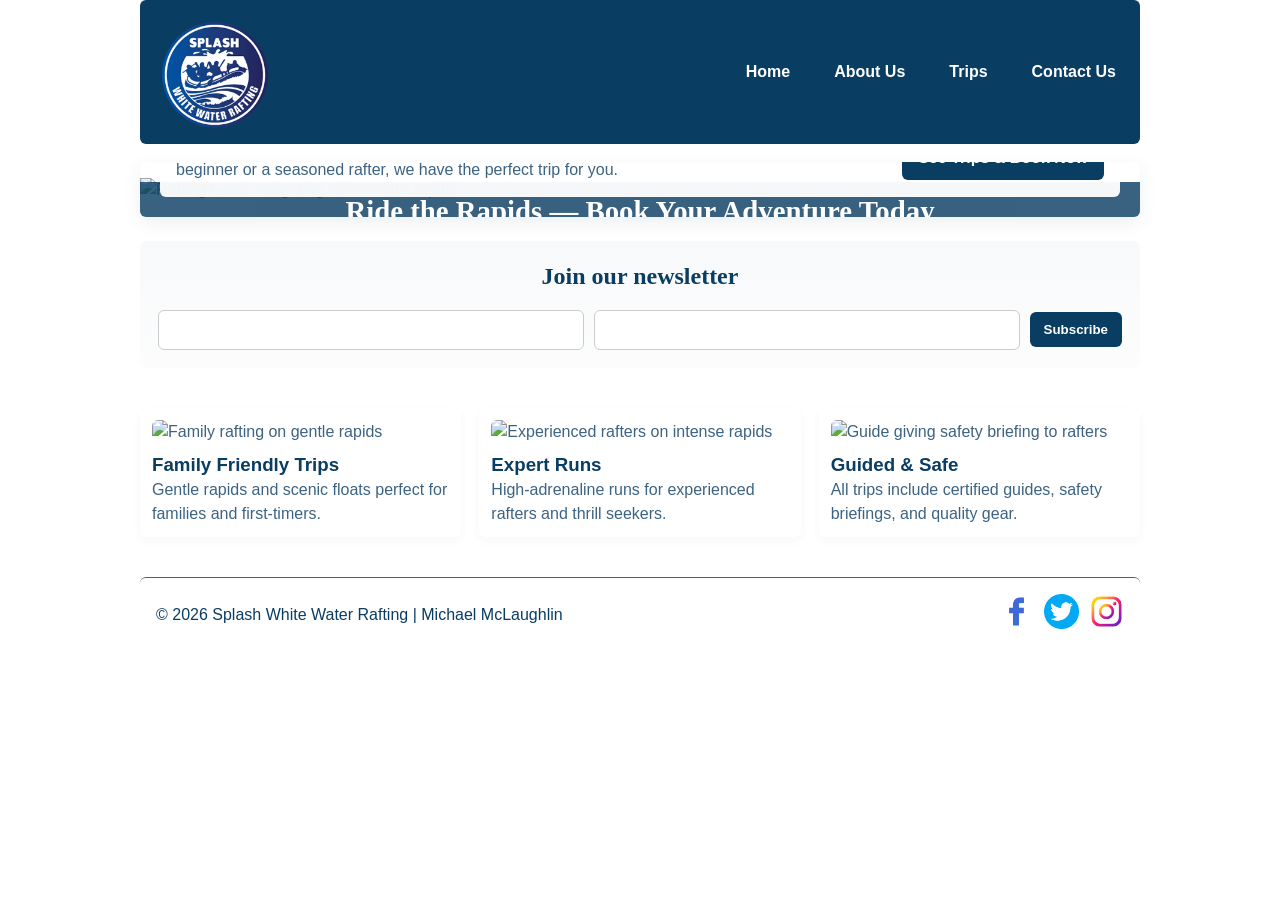
==== commit 42247560: "W06" ====
--- a/wwr/index.html
+++ b/wwr/index.html
@@ -2,18 +2,18 @@
 <html lang="en">
 
 <head>
-    <meta charset="UTF-8">
-    <meta name="viewport" content="width=device-width, initial-scale=1.0">
+    <meta charset="utf-8" />
+    <meta name="viewport" content="width=device-width,initial-scale=1" />
     <meta name="description"
-      content="Splash White Water Rafting offers exciting river adventures, guided trips, and outdoor memories for families, groups, and thrill seekers.">
-    <meta name="author" content="Michael McLaughlin">
-    <title>Home | Splash White Water Rafting</title>
-    <link rel="stylesheet" href="styles/rafting.css">
+      content="Welcome to our white water rafting adventures. Explore trips, history, and contact information." />
+    <meta name="author" content="Michael McLaughlin" />
+    <title>Rafting Home</title>
+    <link rel="stylesheet" href="styles/rafting.css" />
 </head>
 
 <body>
     <header>
-        <img src="images/logo.png" alt="Splash White Water Rafting Logo">
+        <img src="images/logo.png" alt="Splash White Water Rafting logo" />
         <nav>
             <a href="index.html">Home</a>
             <a href="about.html">About Us</a>
@@ -23,78 +23,66 @@
     </header>
 
     <main>
-        <section class="hero home-hero">
-            <img src="images/hero.jpg" alt="White water rafting group on a river">
-            <h1>Adventure Awaits on the River</h1>
+        <!-- HERO -->
+        <section class="hero" aria-label="Hero">
+            <img src="images/hero-rapids.jpg" alt="Rafting team navigating white water rapids" />
+            <h1>Ride the Rapids — Book Your Adventure Today</h1>
+
+            <article class="hero-panel" aria-labelledby="hero-panel-heading">
+                <h2 id="hero-panel-heading" class="visually-hidden">Hero panel</h2>
+                <p>
+                    Experience thrilling rapids, breathtaking scenery, and unforgettable adventures.
+                    Whether you're a beginner or a seasoned rafter, we have the perfect trip for
+                    you.
+                </p>
+                <a class="cta-button" href="trips.html">See Trips &amp; Book Now</a>
+            </article>
         </section>
 
-        <section class="home-intro">
-            <div>
-                <h2>Experience the Rush of White Water Rafting</h2>
-                <p>
-                    Splash White Water Rafting helps guests discover the beauty, excitement, and
-                    teamwork of river adventures.
-                    Whether you are new to rafting or ready for a bigger challenge, our trained
-                    guides help make every trip safe,
-                    memorable, and fun.
-                </p>
-                <a class="button-link" href="trips.html">Explore Our Trips</a>
-            </div>
+        <!-- NEWSLETTER -->
+        <section class="newsletter" aria-labelledby="newsletter-heading">
+            <h2 id="newsletter-heading">Join our newsletter</h2>
+            <form action="#" method="post" class="newsletter-form" novalidate>
+                <label for="subscriber-name">Name</label>
+                <input id="subscriber-name" name="name" type="text" required />
 
-            <form class="newsletter">
-                <fieldset>
-                    <legend>Sign Up for River Updates</legend>
+                <label for="subscriber-email">Email</label>
+                <input id="subscriber-email" name="email" type="email" required />
 
-                    <label for="name">Name</label>
-                    <input type="text" id="name" name="name" required>
-
-                    <label for="email">Email</label>
-                    <input type="email" id="email" name="email" required>
-
-                    <button type="submit">Join Newsletter</button>
-                </fieldset>
+                <button type="submit">Subscribe</button>
             </form>
         </section>
 
-        <section class="home-grid">
-            <article>
-                <img src="images/rafting-family.jpg" alt="Family enjoying a rafting trip">
-                <div>
-                    <h2>Trips for Every Group</h2>
-                    <p>
-                        Our river trips are designed for families, youth groups, friends, and
-                        outdoor explorers. We offer calm scenic
-                        floats, exciting beginner rapids, and advanced white water experiences.
-                    </p>
-                </div>
-            </article>
+        <!-- GRID ABOUT / IMAGES -->
+        <section class="home-grid" aria-label="About and offerings">
+            <div class="grid-item">
+                <img src="images/rafting-1.jpg" alt="Family rafting on gentle rapids" />
+                <h3>Family Friendly Trips</h3>
+                <p>Gentle rapids and scenic floats perfect for families and first-timers.</p>
+            </div>
 
-            <article>
-                <img src="images/rafting-guide.jpg" alt="Rafting guide helping guests prepare">
-                <div>
-                    <h2>Guided by Experience</h2>
-                    <p>
-                        Our guides know the river and care about your experience. We provide
-                        equipment, instruction, and support so
-                        guests can focus on the adventure and enjoy the journey.
-                    </p>
-                </div>
-            </article>
+            <div class="grid-item">
+                <img src="images/rafting-2.jpg" alt="Experienced rafters on intense rapids" />
+                <h3>Expert Runs</h3>
+                <p>High-adrenaline runs for experienced rafters and thrill seekers.</p>
+            </div>
+
+            <div class="grid-item">
+                <img src="images/rafting-3.jpg" alt="Guide giving safety briefing to rafters" />
+                <h3>Guided & Safe</h3>
+                <p>All trips include certified guides, safety briefings, and quality gear.</p>
+            </div>
         </section>
     </main>
 
     <footer>
         <p>&copy; 2026 Splash White Water Rafting | Michael McLaughlin</p>
-        <nav class="sociallinks">
-            <a href="https://facebook.com">
-                <img src="images/facebook.png" alt="Facebook">
-            </a>
-            <a href="https://instagram.com">
-                <img src="images/instagram.png" alt="Instagram">
-            </a>
-            <a href="https://youtube.com">
-                <img src="images/youtube.png" alt="YouTube">
-            </a>
+        <nav class="socialmedia" aria-label="Social media links">
+            <a href="#" aria-label="Facebook"><img src="images/facebook.png"
+                  alt="Facebook icon" /></a>
+            <a href="#" aria-label="Twitter"><img src="images/twitter.png" alt="Twitter icon" /></a>
+            <a href="#" aria-label="Instagram"><img src="images/instagram.png"
+                  alt="Instagram icon" /></a>
         </nav>
     </footer>
 </body>
--- a/wwr/styles/rafting.css
+++ b/wwr/styles/rafting.css
@@ -24,12 +24,14 @@
     font-family: var(--body-font);
     color: var(--accent1-color);
     background-color: #fff;
+    line-height: 1.45;
 }
 
 header,
 main,
 footer {
-    width: 840px;
+    max-width: 1000px;
+    width: 95%;
     margin: 0 auto;
 }
 
@@ -41,12 +43,25 @@
 
 section {
     margin: 24px 0;
-    padding: 16px;
+    padding: 16px 0;
 }
 
 section h2 {
     text-align: center;
     margin-bottom: 16px;
+}
+
+/* visually hidden utility for accessible labels */
+.visually-hidden {
+    position: absolute !important;
+    height: 1px;
+    width: 1px;
+    overflow: hidden;
+    clip: rect(1px, 1px, 1px, 1px);
+    white-space: nowrap;
+    border: 0;
+    padding: 0;
+    margin: -1px;
 }
 
 /* ===========================
@@ -58,6 +73,7 @@
     align-items: center;
     background-color: var(--primary-color);
     padding: 12px;
+    border-radius: 6px;
 }
 
 header img {
@@ -78,9 +94,11 @@
     padding: 8px 12px;
 }
 
-header nav a:hover {
+header nav a:hover,
+header nav a:focus {
     background-color: var(--accent1-color);
     border-radius: 4px;
+    outline: none;
 }
 
 /* ===========================
@@ -88,6 +106,10 @@
 =========================== */
 .hero {
     position: relative;
+    margin-top: 18px;
+    border-radius: 6px;
+    overflow: hidden;
+    box-shadow: 0 6px 18px rgba(10, 61, 98, 0.08);
 }
 
 .hero img {
@@ -99,51 +121,135 @@
 .hero h1 {
     position: absolute;
     top: 20px;
-    width: 100%;
-    padding: 16px;
+    left: 0;
+    right: 0;
+    margin: 0 auto;
+    padding: 12px 16px;
     text-align: center;
-    opacity: 0.9;
-    background-color: var(--accent1-color);
+    opacity: 0.95;
+    background-color: rgba(10, 61, 98, 0.85);
     color: #fff;
-}
-
-.hero article {
+    font-size: 1.8rem;
+    line-height: 1.2;
+}
+
+/* hero panel (callout) */
+.hero-panel {
     position: absolute;
     bottom: 20px;
     left: 20px;
     right: 20px;
-    background-color: rgba(255, 255, 255, 0.85);
+    background-color: rgba(255, 255, 255, 0.95);
     padding: 16px;
-    border-radius: 4px;
-}
-
-.hero article img {
-    float: right;
-    width: 125px;
-    margin-left: 12px;
-}
-
-/* ===========================
-   HISTORY SECTION
-=========================== */
-.history-content {
-    display: grid;
-    grid-template-columns: 1fr 200px 1fr;
+    border-radius: 6px;
+    display: flex;
+    gap: 12px;
     align-items: center;
-    gap: 20px;
-}
-
-.history-content p {
-    line-height: 1.5;
-}
-
-.history-content img {
-    width: 200px;
+    justify-content: space-between;
+    flex-wrap: wrap;
+}
+
+.hero-panel p {
+    flex: 1 1 60%;
+    color: var(--accent1-color);
+    margin-right: 12px;
+}
+
+/* CTA button */
+.cta-button {
+    display: inline-block;
+    background: var(--primary-color);
+    color: #fff;
+    padding: 10px 16px;
+    border-radius: 6px;
+    text-decoration: none;
+    font-weight: bold;
+    transition: background 0.18s ease;
+}
+
+.cta-button:hover,
+.cta-button:focus {
+    background: var(--accent1-color);
+    outline: none;
+}
+
+/* ===========================
+   NEWSLETTER
+=========================== */
+.newsletter {
+    background: linear-gradient(180deg, rgba(10, 61, 98, 0.03), rgba(10, 61, 98, 0.01));
+    padding: 18px;
+    border-radius: 6px;
+    margin-top: 18px;
+}
+
+.newsletter-form {
+    display: grid;
+    grid-template-columns: 1fr 1fr auto;
+    gap: 10px;
+    align-items: center;
+}
+
+.newsletter-form label {
+    display: none;
+}
+
+.newsletter-form input {
+    padding: 10px;
+    border-radius: 6px;
+    border: 1px solid #ccc;
+    font-size: 1rem;
+}
+
+.newsletter-form button {
+    background-color: var(--primary-color);
+    color: white;
+    padding: 10px 14px;
+    border: none;
+    border-radius: 6px;
+    cursor: pointer;
+    font-weight: bold;
+}
+
+.newsletter-form button:hover,
+.newsletter-form button:focus {
+    background-color: var(--accent1-color);
+    outline: none;
+}
+
+/* ===========================
+   HOME GRID (ABOUT / OFFERINGS)
+=========================== */
+.home-grid {
+    display: grid;
+    grid-template-columns: repeat(auto-fit, minmax(240px, 1fr));
+    gap: 18px;
+    margin-top: 18px;
+}
+
+.grid-item {
+    background: #fff;
+    border-radius: 6px;
+    padding: 12px;
+    box-shadow: 0 4px 10px rgba(10, 61, 98, 0.04);
+    text-align: left;
+}
+
+.grid-item img {
+    width: 100%;
     height: auto;
-}
-
-/* ===========================
-   ADVENTURES SECTION
+    border-radius: 6px;
+    display: block;
+    margin-bottom: 8px;
+}
+
+.grid-item h3 {
+    margin-top: 6px;
+    color: var(--primary-color);
+}
+
+/* ===========================
+   ADVENTURES GALLERY (legacy)
 =========================== */
 .adventure-gallery {
     display: flex;
@@ -165,6 +271,173 @@
     font-size: 0.9rem;
     color: var(--primary-color);
     margin-top: 6px;
+}
+
+/* ===========================
+   TRIPS GRID & CARDS
+=========================== */
+.trips-grid {
+    display: grid;
+    grid-template-columns: repeat(auto-fit, minmax(260px, 1fr));
+    gap: 18px;
+    margin-top: 12px;
+}
+
+.trip-card {
+    padding: 12px;
+    border: 1px solid #e6e6e6;
+    border-radius: 6px;
+    background: #fff;
+    display: flex;
+    flex-direction: column;
+    gap: 10px;
+    min-height: 100%;
+}
+
+.trip-card img {
+    width: 100%;
+    height: auto;
+    border-radius: 6px;
+    display: block;
+}
+
+.trip-card h2 {
+    margin-top: 6px;
+    font-size: 1.1rem;
+}
+
+.trip-card p {
+    color: var(--accent1-color);
+    font-size: 0.95rem;
+}
+
+.trip-card ul {
+    list-style: none;
+    padding-left: 0;
+    margin: 0;
+}
+
+.trip-card li {
+    margin: 4px 0;
+}
+
+/* ===========================
+   TABLE STYLES
+=========================== */
+table {
+    width: 100%;
+    border-collapse: collapse;
+    margin-top: 12px;
+    background: #fff;
+    border-radius: 6px;
+    overflow: hidden;
+}
+
+table thead {
+    background: linear-gradient(90deg, rgba(10, 61, 98, 0.06), rgba(10, 61, 98, 0.02));
+}
+
+table th,
+table td {
+    border: 1px solid #ddd;
+    padding: 10px;
+    text-align: left;
+    font-size: 0.95rem;
+}
+
+table th {
+    color: var(--primary-color);
+    font-weight: bold;
+}
+
+/* ===========================
+   CONTACT PAGE LAYOUT (scoped)
+   Add class="contact-page" to the contact page <body>
+=========================== */
+.contact-page main > h1 {
+    display: none;
+}
+
+/* Map and form layout (contact page) */
+.contact-layout {
+    display: grid;
+    grid-template-columns: 1fr 1fr;
+    gap: 2rem;
+    margin-bottom: 3rem;
+    align-items: stretch;
+}
+
+.map-box,
+.map-box iframe {
+    width: 100%;
+    height: 100%;
+}
+
+.map-box iframe {
+    min-height: 360px;
+    border: 0;
+    border-radius: 6px;
+}
+
+/* Contact form */
+.contact-right form {
+    display: grid;
+    gap: 1rem;
+    height: 100%;
+}
+
+.contact-right input,
+.contact-right textarea {
+    padding: 0.7rem;
+    border: 1px solid #ccc;
+    border-radius: 6px;
+    font-size: 1rem;
+}
+
+.contact-right fieldset {
+    border: 1px solid #ccc;
+    padding: 1rem;
+    border-radius: 6px;
+}
+
+.contact-right legend {
+    font-weight: bold;
+}
+
+.contact-right button {
+    background-color: var(--primary-color);
+    color: white;
+    padding: 0.9rem;
+    border: none;
+    border-radius: 6px;
+    font-size: 1.1rem;
+    cursor: pointer;
+}
+
+.contact-right button:hover,
+.contact-right button:focus {
+    background-color: var(--accent1-color);
+    outline: none;
+}
+
+/* ===========================
+   EMPLOYEE GRID
+=========================== */
+.employee-grid {
+    display: grid;
+    grid-template-columns: repeat(3, 1fr);
+    gap: 2rem;
+    text-align: center;
+}
+
+.employee-grid img {
+    width: 100%;
+    border-radius: 6px;
+}
+
+.employee-grid figcaption {
+    margin-top: 0.5rem;
+    font-weight: bold;
 }
 
 /* ===========================
@@ -176,6 +449,8 @@
     align-items: center;
     border-top: 1px solid var(--accent1-color);
     padding: 16px;
+    margin-top: 24px;
+    border-radius: 6px;
 }
 
 footer p {
@@ -197,134 +472,31 @@
 }
 
 /* ===========================
-   CONTACT PAGE LAYOUT
-=========================== */
-
-/* Hide the extra Contact Us heading if it is still in the HTML */
-main > h1 {
-    display: none;
-}
-
-/* Company info centered below the header */
-.company-info {
-    text-align: center;
-    margin: 20px 0 18px;
-    padding: 0;
-}
-
-.company-info h1 {
-    margin-bottom: 6px;
-    font-size: 1.7rem;
-}
-
-.company-info p {
-    font-weight: bold;
-    line-height: 1.4;
-    margin: 2px 0;
-}
-
-/* Map left + form right */
-.contact-layout {
-    display: grid;
-    grid-template-columns: 1fr 1fr;
-    gap: 2rem;
-    margin-bottom: 3rem;
-    align-items: stretch;
-}
-
-/* LEFT SIDE MAP */
-.contact-left {
-    display: flex;
-    text-align: left;
-}
-
-.contact-left h2,
-.contact-left p {
-    display: none;
-}
-
-.map-box {
-    flex: 1;
-}
-
-.map-box,
-.map-box iframe {
-    width: 100%;
-    height: 100%;
-}
-
-.map-box iframe {
-    min-height: 360px;
-    border: 0;
-    border-radius: 6px;
-}
-
-/* RIGHT SIDE FORM */
-.contact-right h2 {
-    display: none;
-}
-
-.contact-right form {
-    display: grid;
-    gap: 1rem;
-    height: 100%;
-}
-
-.contact-right input,
-.contact-right textarea {
-    padding: 0.7rem;
-    border: 1px solid #ccc;
-    border-radius: 6px;
-    font-size: 1rem;
-}
-
-.contact-right fieldset {
-    border: 1px solid #ccc;
-    padding: 1rem;
-    border-radius: 6px;
-}
-
-.contact-right legend {
-    font-weight: bold;
-}
-
-.contact-right button {
-    background-color: #0a3d62;
-    color: white;
-    padding: 0.9rem;
-    border: none;
-    border-radius: 6px;
-    font-size: 1.1rem;
-    cursor: pointer;
-}
-
-.contact-right button:hover {
-    background-color: #3c6382;
-}
-
-/* ===========================
-   EMPLOYEE GRID
-=========================== */
-.employee-grid {
-    display: grid;
-    grid-template-columns: repeat(3, 1fr);
-    gap: 2rem;
-    text-align: center;
-}
-
-.employee-grid img {
-    width: 100%;
-    border-radius: 6px;
-}
-
-.employee-grid figcaption {
-    margin-top: 0.5rem;
-    font-weight: bold;
-}
-
-/* ===========================
    RESPONSIVE
 =========================== */
+@media (max-width: 900px) {
+    header {
+        grid-template-columns: 120px 1fr;
+    }
+
+    .hero h1 {
+        font-size: 1.4rem;
+        top: 12px;
+        padding: 10px;
+    }
+
+    .hero-panel {
+        bottom: 12px;
+        left: 12px;
+        right: 12px;
+        padding: 12px;
+    }
+
+    .newsletter-form {
+        grid-template-columns: 1fr;
+    }
+}
+
 @media (max-width: 700px) {
 
     header,
@@ -344,220 +516,14 @@
     .employee-grid {
         grid-template-columns: 1fr;
     }
-}
-
-/* W06 HOME PAGE */
-.home-intro {
-    display: grid;
-    grid-template-columns: 2fr 1fr;
-    gap: 1rem;
-    align-items: start;
-    margin: 24px 0;
-    padding: 16px;
-}
-
-.home-message {
-    background-color: #eef5f9;
-    padding: 1rem;
-    border-radius: 8px;
-}
-
-.button-link {
-    display: inline-block;
-    background-color: var(--primary-color);
-    color: #ffffff;
-    text-decoration: none;
-    font-weight: bold;
-    padding: 0.75rem 1rem;
-    margin-top: 1rem;
-    border-radius: 6px;
-}
-
-.button-link:hover {
-    background-color: var(--accent1-color);
-}
-
-.newsletter {
-    background-color: #eef5f9;
-    padding: 1rem;
-    border: 1px solid #c7d7e0;
-    border-radius: 8px;
-}
-
-.newsletter fieldset {
-    border: none;
-    display: grid;
-    gap: 0.75rem;
-}
-
-.newsletter legend {
-    font-family: var(--heading-font);
-    color: var(--primary-color);
-    font-size: 1.1rem;
-    font-weight: bold;
-}
-
-.newsletter label {
-    font-weight: bold;
-    color: var(--primary-color);
-}
-
-.newsletter input {
-    padding: 0.5rem;
-    border: 1px solid #777;
-    border-radius: 4px;
-}
-
-.newsletter button {
-    background-color: var(--primary-color);
-    color: #ffffff;
-    font-weight: bold;
-    padding: 0.75rem;
-    border: none;
-    border-radius: 6px;
-    cursor: pointer;
-}
-
-.home-grid {
-    display: grid;
-    grid-template-columns: 1fr 1fr;
-    gap: 1rem;
-    margin: 24px 0;
-    padding: 16px;
-}
-
-.home-grid article {
-    background-color: #eef5f9;
-    border: 1px solid #c7d7e0;
-    border-radius: 8px;
-    overflow: hidden;
-}
-
-.home-grid img {
-    width: 100%;
-    height: 200px;
-    object-fit: cover;
-}
-
-.home-grid h2,
-.home-grid p {
-    padding-left: 1rem;
-    padding-right: 1rem;
-}
-
-/* W06 TRIPS PAGE */
-.trips-cta {
-    display: grid;
-    grid-template-columns: 2fr auto;
-    gap: 1rem;
-    align-items: center;
-    background-color: #eef5f9;
-    border-left: 8px solid var(--primary-color);
-    padding: 1rem;
-    margin: 24px 0;
-}
-
-.trip-cards {
-    display: grid;
-    grid-template-columns: repeat(3, 1fr);
-    gap: 1rem;
-    margin: 24px 0;
-    padding: 16px;
-}
-
-.trip-cards article {
-    background-color: #ffffff;
-    border: 1px solid #c7d7e0;
-    border-radius: 8px;
-    overflow: hidden;
-}
-
-.trip-cards img {
-    width: 100%;
-    height: 180px;
-    object-fit: cover;
-}
-
-.trip-cards h2,
-.trip-cards p {
-    padding-left: 1rem;
-    padding-right: 1rem;
-}
-
-.trip-table-section {
-    margin: 24px 0;
-    padding: 16px;
-}
-
-table {
-    width: 100%;
-    border-collapse: collapse;
-}
-
-th,
-td {
-    border: 1px solid #777;
-    padding: 0.75rem;
-    text-align: left;
-}
-
-th {
-    background-color: var(--primary-color);
-    color: #ffffff;
-}
-
-tbody tr:nth-child(even) {
-    background-color: #eef5f9;
-}
-
-/* FOOTER FIX */
-footer {
-    display: flex;
-    justify-content: space-between;
-    align-items: center;
-    background-color: var(--primary-color);
-    color: #ffffff;
-    padding: 1rem;
-    margin-top: 2rem;
-}
-
-footer p {
-    color: #ffffff;
-    margin: 0;
-}
-
-.socialmedia,
-.sociallinks {
-    display: flex;
-    gap: 12px;
-    margin: 0;
-    padding: 0;
-}
-
-.socialmedia img,
-.sociallinks img {
-    width: 32px;
-    height: 32px;
-}
-
-/* RESPONSIVE SUPPORT */
-@media screen and (max-width: 800px) {
-
-    header,
-    main,
-    footer {
-        width: 95%;
-    }
-
-    .home-intro,
-    .home-grid,
-    .trips-cta,
-    .trip-cards {
-        grid-template-columns: 1fr;
-    }
-
-    footer {
+
+    .hero h1 {
+        font-size: 1.2rem;
+        top: 10px;
+    }
+
+    .hero-panel {
         flex-direction: column;
-        text-align: center;
+        align-items: flex-start;
     }
 }
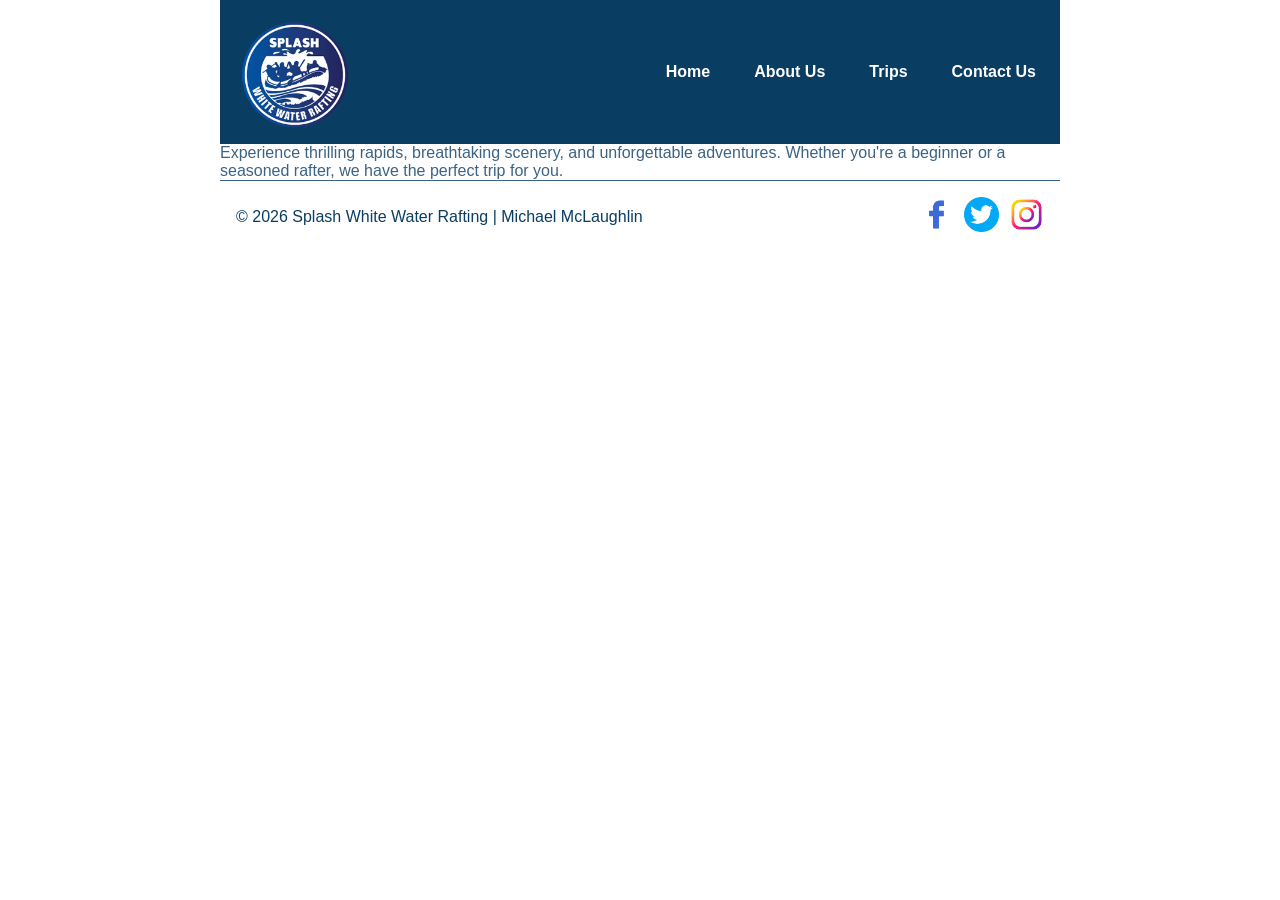
==== commit 85f59731: "W06" ====
--- a/wwr/index.html
+++ b/wwr/index.html
@@ -2,18 +2,18 @@
 <html lang="en">
 
 <head>
-    <meta charset="utf-8" />
-    <meta name="viewport" content="width=device-width,initial-scale=1" />
+    <meta charset="UTF-8">
+    <meta name="viewport" content="width=device-width, initial-scale=1.0">
     <meta name="description"
-      content="Welcome to our white water rafting adventures. Explore trips, history, and contact information." />
-    <meta name="author" content="Michael McLaughlin" />
+      content="Welcome to our white water rafting adventures. Explore trips, history, and contact information.">
+    <meta name="author" content="Michael McLaughlin">
     <title>Rafting Home</title>
-    <link rel="stylesheet" href="styles/rafting.css" />
+    <link rel="stylesheet" href="styles/rafting.css">
 </head>
 
 <body>
     <header>
-        <img src="images/logo.png" alt="Splash White Water Rafting logo" />
+        <img src="images/logo.png" alt="Rafting Site Logo">
         <nav>
             <a href="index.html">Home</a>
             <a href="about.html">About Us</a>
@@ -23,66 +23,19 @@
     </header>
 
     <main>
-        <!-- HERO -->
-        <section class="hero" aria-label="Hero">
-            <img src="images/hero-rapids.jpg" alt="Rafting team navigating white water rapids" />
-            <h1>Ride the Rapids — Book Your Adventure Today</h1>
-
-            <article class="hero-panel" aria-labelledby="hero-panel-heading">
-                <h2 id="hero-panel-heading" class="visually-hidden">Hero panel</h2>
-                <p>
-                    Experience thrilling rapids, breathtaking scenery, and unforgettable adventures.
-                    Whether you're a beginner or a seasoned rafter, we have the perfect trip for
-                    you.
-                </p>
-                <a class="cta-button" href="trips.html">See Trips &amp; Book Now</a>
-            </article>
-        </section>
-
-        <!-- NEWSLETTER -->
-        <section class="newsletter" aria-labelledby="newsletter-heading">
-            <h2 id="newsletter-heading">Join our newsletter</h2>
-            <form action="#" method="post" class="newsletter-form" novalidate>
-                <label for="subscriber-name">Name</label>
-                <input id="subscriber-name" name="name" type="text" required />
-
-                <label for="subscriber-email">Email</label>
-                <input id="subscriber-email" name="email" type="email" required />
-
-                <button type="submit">Subscribe</button>
-            </form>
-        </section>
-
-        <!-- GRID ABOUT / IMAGES -->
-        <section class="home-grid" aria-label="About and offerings">
-            <div class="grid-item">
-                <img src="images/rafting-1.jpg" alt="Family rafting on gentle rapids" />
-                <h3>Family Friendly Trips</h3>
-                <p>Gentle rapids and scenic floats perfect for families and first-timers.</p>
-            </div>
-
-            <div class="grid-item">
-                <img src="images/rafting-2.jpg" alt="Experienced rafters on intense rapids" />
-                <h3>Expert Runs</h3>
-                <p>High-adrenaline runs for experienced rafters and thrill seekers.</p>
-            </div>
-
-            <div class="grid-item">
-                <img src="images/rafting-3.jpg" alt="Guide giving safety briefing to rafters" />
-                <h3>Guided & Safe</h3>
-                <p>All trips include certified guides, safety briefings, and quality gear.</p>
-            </div>
-        </section>
+        <h1>Welcome to Splash White Water Rafting! </h1>
+        <p>
+            Experience thrilling rapids, breathtaking scenery, and unforgettable adventures.
+            Whether you're a beginner or a seasoned rafter, we have the perfect trip for you.
+        </p>
     </main>
 
     <footer>
         <p>&copy; 2026 Splash White Water Rafting | Michael McLaughlin</p>
-        <nav class="socialmedia" aria-label="Social media links">
-            <a href="#" aria-label="Facebook"><img src="images/facebook.png"
-                  alt="Facebook icon" /></a>
-            <a href="#" aria-label="Twitter"><img src="images/twitter.png" alt="Twitter icon" /></a>
-            <a href="#" aria-label="Instagram"><img src="images/instagram.png"
-                  alt="Instagram icon" /></a>
+        <nav class="socialmedia">
+            <a href="#"><img src="images/facebook.png" alt="Facebook"></a>
+            <a href="#"><img src="images/twitter.png" alt="Twitter"></a>
+            <a href="#"><img src="images/instagram.png" alt="Instagram"></a>
         </nav>
     </footer>
 </body>
--- a/wwr/styles/rafting.css
+++ b/wwr/styles/rafting.css
@@ -24,14 +24,12 @@
     font-family: var(--body-font);
     color: var(--accent1-color);
     background-color: #fff;
-    line-height: 1.45;
 }
 
 header,
 main,
 footer {
-    max-width: 1000px;
-    width: 95%;
+    width: 840px;
     margin: 0 auto;
 }
 
@@ -43,25 +41,12 @@
 
 section {
     margin: 24px 0;
-    padding: 16px 0;
+    padding: 16px;
 }
 
 section h2 {
     text-align: center;
     margin-bottom: 16px;
-}
-
-/* visually hidden utility for accessible labels */
-.visually-hidden {
-    position: absolute !important;
-    height: 1px;
-    width: 1px;
-    overflow: hidden;
-    clip: rect(1px, 1px, 1px, 1px);
-    white-space: nowrap;
-    border: 0;
-    padding: 0;
-    margin: -1px;
 }
 
 /* ===========================
@@ -73,7 +58,6 @@
     align-items: center;
     background-color: var(--primary-color);
     padding: 12px;
-    border-radius: 6px;
 }
 
 header img {
@@ -94,11 +78,9 @@
     padding: 8px 12px;
 }
 
-header nav a:hover,
-header nav a:focus {
+header nav a:hover {
     background-color: var(--accent1-color);
     border-radius: 4px;
-    outline: none;
 }
 
 /* ===========================
@@ -106,10 +88,6 @@
 =========================== */
 .hero {
     position: relative;
-    margin-top: 18px;
-    border-radius: 6px;
-    overflow: hidden;
-    box-shadow: 0 6px 18px rgba(10, 61, 98, 0.08);
 }
 
 .hero img {
@@ -121,135 +99,51 @@
 .hero h1 {
     position: absolute;
     top: 20px;
-    left: 0;
-    right: 0;
-    margin: 0 auto;
-    padding: 12px 16px;
-    text-align: center;
-    opacity: 0.95;
-    background-color: rgba(10, 61, 98, 0.85);
+    width: 100%;
+    padding: 16px;
+    text-align: center;
+    opacity: 0.9;
+    background-color: var(--accent1-color);
     color: #fff;
-    font-size: 1.8rem;
-    line-height: 1.2;
-}
-
-/* hero panel (callout) */
-.hero-panel {
+}
+
+.hero article {
     position: absolute;
     bottom: 20px;
     left: 20px;
     right: 20px;
-    background-color: rgba(255, 255, 255, 0.95);
+    background-color: rgba(255, 255, 255, 0.85);
     padding: 16px;
-    border-radius: 6px;
-    display: flex;
-    gap: 12px;
+    border-radius: 4px;
+}
+
+.hero article img {
+    float: right;
+    width: 125px;
+    margin-left: 12px;
+}
+
+/* ===========================
+   HISTORY SECTION
+=========================== */
+.history-content {
+    display: grid;
+    grid-template-columns: 1fr 200px 1fr;
     align-items: center;
-    justify-content: space-between;
-    flex-wrap: wrap;
-}
-
-.hero-panel p {
-    flex: 1 1 60%;
-    color: var(--accent1-color);
-    margin-right: 12px;
-}
-
-/* CTA button */
-.cta-button {
-    display: inline-block;
-    background: var(--primary-color);
-    color: #fff;
-    padding: 10px 16px;
-    border-radius: 6px;
-    text-decoration: none;
-    font-weight: bold;
-    transition: background 0.18s ease;
-}
-
-.cta-button:hover,
-.cta-button:focus {
-    background: var(--accent1-color);
-    outline: none;
-}
-
-/* ===========================
-   NEWSLETTER
-=========================== */
-.newsletter {
-    background: linear-gradient(180deg, rgba(10, 61, 98, 0.03), rgba(10, 61, 98, 0.01));
-    padding: 18px;
-    border-radius: 6px;
-    margin-top: 18px;
-}
-
-.newsletter-form {
-    display: grid;
-    grid-template-columns: 1fr 1fr auto;
-    gap: 10px;
-    align-items: center;
-}
-
-.newsletter-form label {
-    display: none;
-}
-
-.newsletter-form input {
-    padding: 10px;
-    border-radius: 6px;
-    border: 1px solid #ccc;
-    font-size: 1rem;
-}
-
-.newsletter-form button {
-    background-color: var(--primary-color);
-    color: white;
-    padding: 10px 14px;
-    border: none;
-    border-radius: 6px;
-    cursor: pointer;
-    font-weight: bold;
-}
-
-.newsletter-form button:hover,
-.newsletter-form button:focus {
-    background-color: var(--accent1-color);
-    outline: none;
-}
-
-/* ===========================
-   HOME GRID (ABOUT / OFFERINGS)
-=========================== */
-.home-grid {
-    display: grid;
-    grid-template-columns: repeat(auto-fit, minmax(240px, 1fr));
-    gap: 18px;
-    margin-top: 18px;
-}
-
-.grid-item {
-    background: #fff;
-    border-radius: 6px;
-    padding: 12px;
-    box-shadow: 0 4px 10px rgba(10, 61, 98, 0.04);
-    text-align: left;
-}
-
-.grid-item img {
-    width: 100%;
-    height: auto;
-    border-radius: 6px;
-    display: block;
-    margin-bottom: 8px;
-}
-
-.grid-item h3 {
-    margin-top: 6px;
-    color: var(--primary-color);
-}
-
-/* ===========================
-   ADVENTURES GALLERY (legacy)
+    gap: 20px;
+}
+
+.history-content p {
+    line-height: 1.5;
+}
+
+.history-content img {
+    width: 200px;
+    height: auto;
+}
+
+/* ===========================
+   ADVENTURES SECTION
 =========================== */
 .adventure-gallery {
     display: flex;
@@ -274,91 +168,62 @@
 }
 
 /* ===========================
-   TRIPS GRID & CARDS
-=========================== */
-.trips-grid {
-    display: grid;
-    grid-template-columns: repeat(auto-fit, minmax(260px, 1fr));
-    gap: 18px;
-    margin-top: 12px;
-}
-
-.trip-card {
-    padding: 12px;
-    border: 1px solid #e6e6e6;
-    border-radius: 6px;
-    background: #fff;
-    display: flex;
-    flex-direction: column;
+   FOOTER
+=========================== */
+footer {
+    display: flex;
+    justify-content: space-between;
+    align-items: center;
+    border-top: 1px solid var(--accent1-color);
+    padding: 16px;
+}
+
+footer p {
+    color: var(--primary-color);
+}
+
+.socialmedia {
+    display: flex;
     gap: 10px;
-    min-height: 100%;
-}
-
-.trip-card img {
-    width: 100%;
-    height: auto;
-    border-radius: 6px;
-    display: block;
-}
-
-.trip-card h2 {
-    margin-top: 6px;
-    font-size: 1.1rem;
-}
-
-.trip-card p {
-    color: var(--accent1-color);
-    font-size: 0.95rem;
-}
-
-.trip-card ul {
-    list-style: none;
-    padding-left: 0;
-    margin: 0;
-}
-
-.trip-card li {
-    margin: 4px 0;
-}
-
-/* ===========================
-   TABLE STYLES
-=========================== */
-table {
-    width: 100%;
-    border-collapse: collapse;
-    margin-top: 12px;
-    background: #fff;
-    border-radius: 6px;
-    overflow: hidden;
-}
-
-table thead {
-    background: linear-gradient(90deg, rgba(10, 61, 98, 0.06), rgba(10, 61, 98, 0.02));
-}
-
-table th,
-table td {
-    border: 1px solid #ddd;
-    padding: 10px;
-    text-align: left;
-    font-size: 0.95rem;
-}
-
-table th {
-    color: var(--primary-color);
+}
+
+.socialmedia a {
+    text-decoration: none;
+}
+
+footer img {
+    width: 35px;
+    height: auto;
+}
+
+/* ===========================
+   CONTACT PAGE LAYOUT
+=========================== */
+
+/* Hide the extra Contact Us heading if it is still in the HTML */
+main > h1 {
+    display: none;
+}
+
+/* Company info centered below the header */
+.company-info {
+    text-align: center;
+    margin: 20px 0 18px;
+    padding: 0;
+}
+
+.company-info h1 {
+    margin-bottom: 6px;
+    font-size: 1.7rem;
+}
+
+.company-info p {
     font-weight: bold;
-}
-
-/* ===========================
-   CONTACT PAGE LAYOUT (scoped)
-   Add class="contact-page" to the contact page <body>
-=========================== */
-.contact-page main > h1 {
-    display: none;
-}
-
-/* Map and form layout (contact page) */
+    line-height: 1.4;
+    margin: 2px 0;
+}
+
+/* Map left + form right */
 .contact-layout {
     display: grid;
     grid-template-columns: 1fr 1fr;
@@ -367,6 +232,21 @@
     align-items: stretch;
 }
 
+/* LEFT SIDE MAP */
+.contact-left {
+    display: flex;
+    text-align: left;
+}
+
+.contact-left h2,
+.contact-left p {
+    display: none;
+}
+
+.map-box {
+    flex: 1;
+}
+
 .map-box,
 .map-box iframe {
     width: 100%;
@@ -379,7 +259,11 @@
     border-radius: 6px;
 }
 
-/* Contact form */
+/* RIGHT SIDE FORM */
+.contact-right h2 {
+    display: none;
+}
+
 .contact-right form {
     display: grid;
     gap: 1rem;
@@ -405,7 +289,7 @@
 }
 
 .contact-right button {
-    background-color: var(--primary-color);
+    background-color: #0a3d62;
     color: white;
     padding: 0.9rem;
     border: none;
@@ -414,10 +298,8 @@
     cursor: pointer;
 }
 
-.contact-right button:hover,
-.contact-right button:focus {
-    background-color: var(--accent1-color);
-    outline: none;
+.contact-right button:hover {
+    background-color: #3c6382;
 }
 
 /* ===========================
@@ -441,62 +323,8 @@
 }
 
 /* ===========================
-   FOOTER
-=========================== */
-footer {
-    display: flex;
-    justify-content: space-between;
-    align-items: center;
-    border-top: 1px solid var(--accent1-color);
-    padding: 16px;
-    margin-top: 24px;
-    border-radius: 6px;
-}
-
-footer p {
-    color: var(--primary-color);
-}
-
-.socialmedia {
-    display: flex;
-    gap: 10px;
-}
-
-.socialmedia a {
-    text-decoration: none;
-}
-
-footer img {
-    width: 35px;
-    height: auto;
-}
-
-/* ===========================
    RESPONSIVE
 =========================== */
-@media (max-width: 900px) {
-    header {
-        grid-template-columns: 120px 1fr;
-    }
-
-    .hero h1 {
-        font-size: 1.4rem;
-        top: 12px;
-        padding: 10px;
-    }
-
-    .hero-panel {
-        bottom: 12px;
-        left: 12px;
-        right: 12px;
-        padding: 12px;
-    }
-
-    .newsletter-form {
-        grid-template-columns: 1fr;
-    }
-}
-
 @media (max-width: 700px) {
 
     header,
@@ -516,14 +344,4 @@
     .employee-grid {
         grid-template-columns: 1fr;
     }
-
-    .hero h1 {
-        font-size: 1.2rem;
-        top: 10px;
-    }
-
-    .hero-panel {
-        flex-direction: column;
-        align-items: flex-start;
-    }
 }
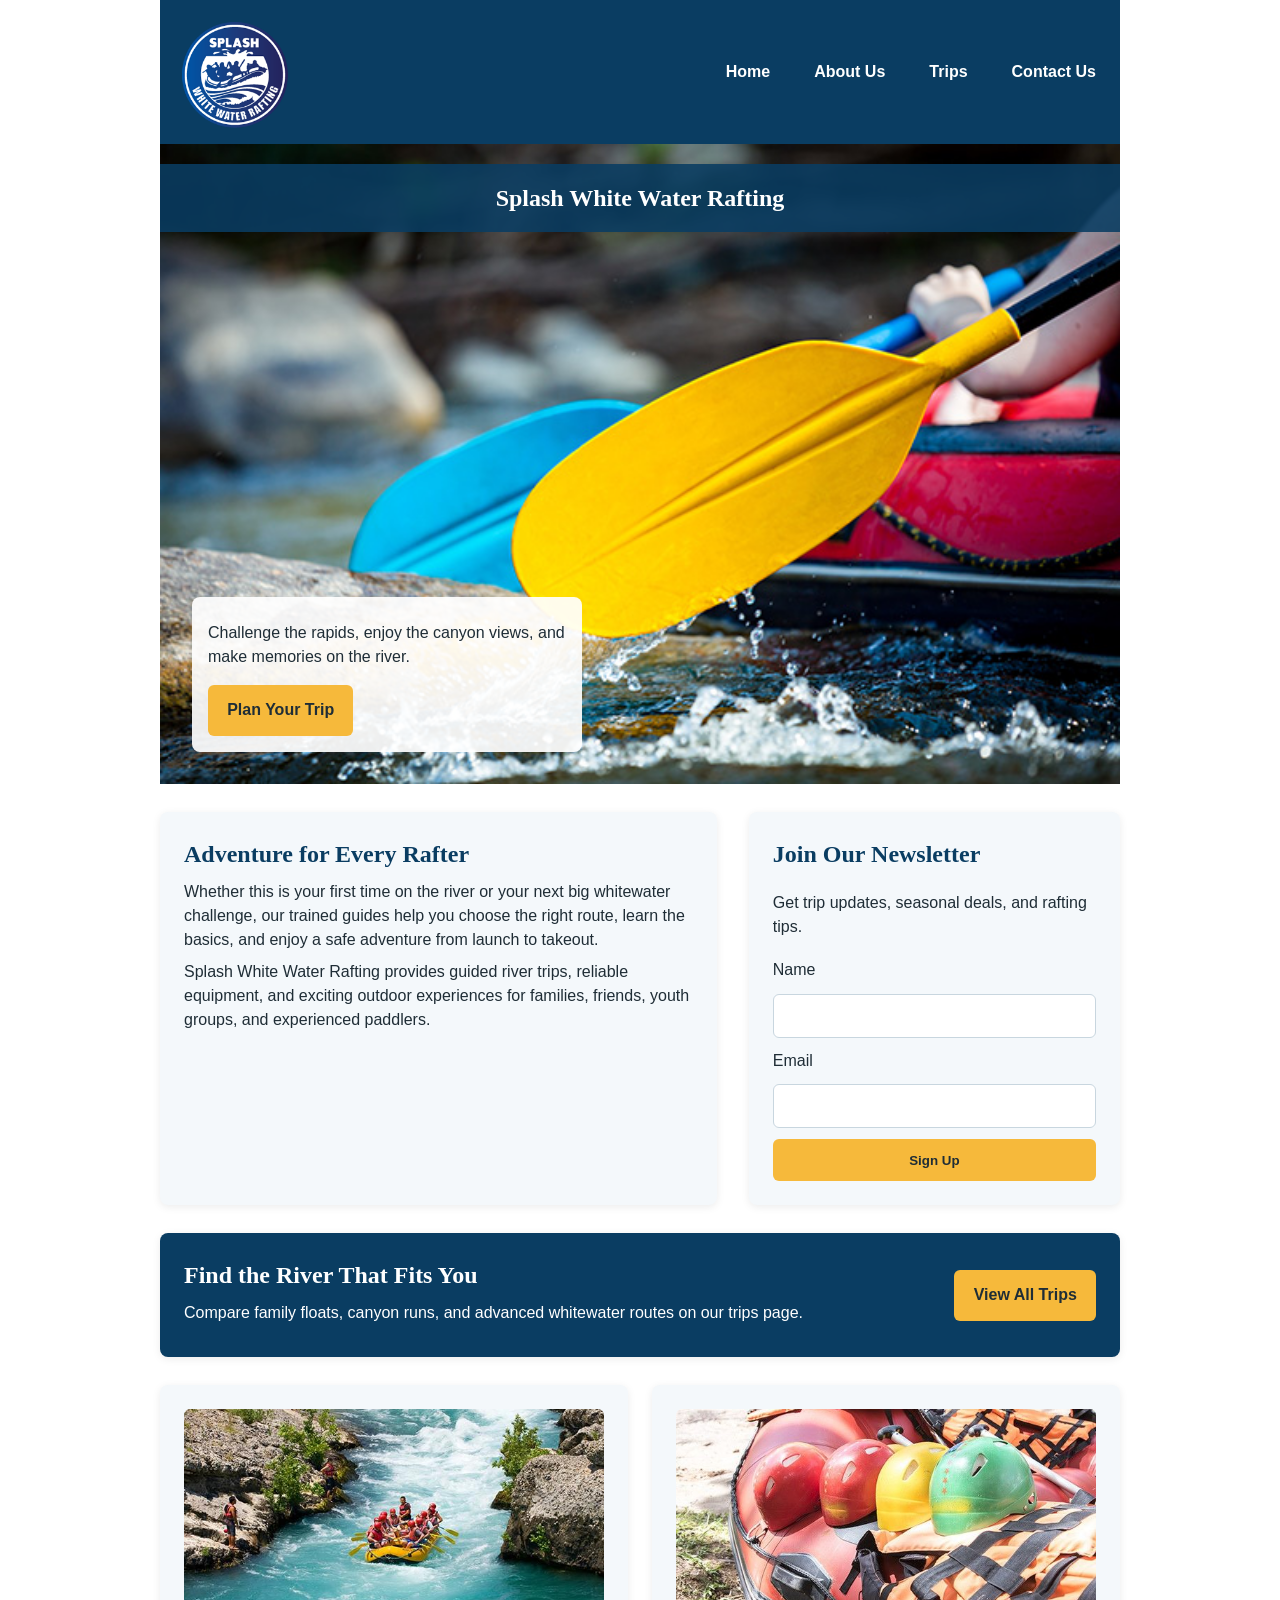
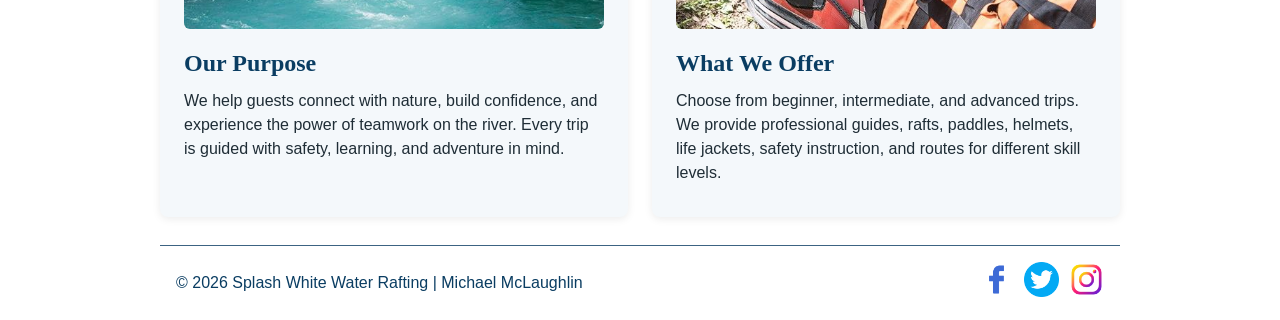
==== commit 51e0e15c: "w06" ====
--- a/wwr/index.html
+++ b/wwr/index.html
@@ -4,16 +4,15 @@
 <head>
     <meta charset="UTF-8">
     <meta name="viewport" content="width=device-width, initial-scale=1.0">
-    <meta name="description"
-      content="Welcome to our white water rafting adventures. Explore trips, history, and contact information.">
+    <meta name="description" content="Splash White Water Rafting offers exciting guided rafting trips, beautiful river adventures, and safe outdoor experiences for every skill level.">
     <meta name="author" content="Michael McLaughlin">
-    <title>Rafting Home</title>
+    <title>Home | Splash White Water Rafting</title>
     <link rel="stylesheet" href="styles/rafting.css">
 </head>
 
 <body>
     <header>
-        <img src="images/logo.png" alt="Rafting Site Logo">
+        <img src="images/logo.png" alt="Splash White Water Rafting logo">
         <nav>
             <a href="index.html">Home</a>
             <a href="about.html">About Us</a>
@@ -23,21 +22,86 @@
     </header>
 
     <main>
-        <h1>Welcome to Splash White Water Rafting! </h1>
-        <p>
-            Experience thrilling rapids, breathtaking scenery, and unforgettable adventures.
-            Whether you're a beginner or a seasoned rafter, we have the perfect trip for you.
-        </p>
+        <section class="hero home-hero">
+            <img src="images/hero.jpg" alt="A rafting group paddling through white water rapids">
+            <h1>Splash White Water Rafting</h1>
+            <div class="hero-message">
+                <p>Challenge the rapids, enjoy the canyon views, and make memories on the river.</p>
+                <a class="button-link" href="trips.html">Plan Your Trip</a>
+            </div>
+        </section>
+
+        <section class="home-welcome">
+            <div>
+                <h2>Adventure for Every Rafter</h2>
+                <p>
+                    Whether this is your first time on the river or your next big whitewater challenge,
+                    our trained guides help you choose the right route, learn the basics, and enjoy a safe
+                    adventure from launch to takeout.
+                </p>
+                <p>
+                    Splash White Water Rafting provides guided river trips, reliable equipment, and exciting
+                    outdoor experiences for families, friends, youth groups, and experienced paddlers.
+                </p>
+            </div>
+
+            <form class="newsletter-form" method="get" action="#">
+                <h2>Join Our Newsletter</h2>
+                <p>Get trip updates, seasonal deals, and rafting tips.</p>
+
+                <label for="newsletter-name">Name</label>
+                <input type="text" id="newsletter-name" name="name" required>
+
+                <label for="newsletter-email">Email</label>
+                <input type="email" id="newsletter-email" name="email" required>
+
+                <button type="submit">Sign Up</button>
+            </form>
+        </section>
+
+        <section class="home-cta">
+            <div>
+                <h2>Find the River That Fits You</h2>
+                <p>
+                    Compare family floats, canyon runs, and advanced whitewater routes on our trips page.
+                </p>
+            </div>
+            <a class="button-link" href="trips.html">View All Trips</a>
+        </section>
+
+        <section class="purpose-grid">
+            <article class="purpose-card">
+                <img src="images/rafting1.jpg" alt="Rafters floating through a scenic river canyon">
+                <div>
+                    <h2>Our Purpose</h2>
+                    <p>
+                        We help guests connect with nature, build confidence, and experience the power of teamwork
+                        on the river. Every trip is guided with safety, learning, and adventure in mind.
+                    </p>
+                </div>
+            </article>
+
+            <article class="purpose-card">
+                <img src="images/rafting2.jpg" alt="A rafting guide giving paddling instructions before a trip">
+                <div>
+                    <h2>What We Offer</h2>
+                    <p>
+                        Choose from beginner, intermediate, and advanced trips. We provide professional guides,
+                        rafts, paddles, helmets, life jackets, safety instruction, and routes for different skill levels.
+                    </p>
+                </div>
+            </article>
+        </section>
     </main>
 
     <footer>
         <p>&copy; 2026 Splash White Water Rafting | Michael McLaughlin</p>
-        <nav class="socialmedia">
-            <a href="#"><img src="images/facebook.png" alt="Facebook"></a>
-            <a href="#"><img src="images/twitter.png" alt="Twitter"></a>
-            <a href="#"><img src="images/instagram.png" alt="Instagram"></a>
+        <nav class="socialmedia" aria-label="Social media links">
+            <a href="https://www.facebook.com/"><img src="images/facebook.png" alt="Facebook"></a>
+            <a href="https://www.twitter.com/"><img src="images/twitter.png" alt="Twitter"></a>
+            <a href="https://www.instagram.com/"><img src="images/instagram.png" alt="Instagram"></a>
         </nav>
     </footer>
 </body>
 
-</html>+</html>
--- a/wwr/styles/rafting.css
+++ b/wwr/styles/rafting.css
@@ -3,7 +3,11 @@
 =========================== */
 :root {
     --primary-color: #0a3d62;
+    --secondary-color: #f4f8fb;
     --accent1-color: #3c6382;
+    --accent2-color: #f6b93b;
+    --dark-color: #1f2d36;
+    --light-color: #ffffff;
     --heading-font: "Georgia", serif;
     --body-font: Arial, Helvetica, sans-serif;
 }
@@ -22,31 +26,54 @@
 =========================== */
 body {
     font-family: var(--body-font);
-    color: var(--accent1-color);
-    background-color: #fff;
+    color: var(--dark-color);
+    background-color: var(--light-color);
+    line-height: 1.5;
 }
 
 header,
 main,
 footer {
-    width: 840px;
+    width: 960px;
+    max-width: 95%;
     margin: 0 auto;
 }
 
 h1,
-h2 {
+h2,
+h3 {
     font-family: var(--heading-font);
     color: var(--primary-color);
 }
 
+img {
+    max-width: 100%;
+}
+
 section {
-    margin: 24px 0;
-    padding: 16px;
-}
-
-section h2 {
-    text-align: center;
-    margin-bottom: 16px;
+    margin: 28px 0;
+}
+
+p {
+    margin: 0.5rem 0;
+}
+
+.button-link,
+button {
+    display: inline-block;
+    background-color: var(--accent2-color);
+    color: var(--dark-color);
+    text-decoration: none;
+    font-weight: bold;
+    border: none;
+    border-radius: 6px;
+    padding: 0.85rem 1.2rem;
+    cursor: pointer;
+}
+
+.button-link:hover,
+button:hover {
+    background-color: #e59f18;
 }
 
 /* ===========================
@@ -68,11 +95,12 @@
 header nav {
     display: flex;
     justify-content: flex-end;
+    align-items: center;
     gap: 20px;
 }
 
 header nav a {
-    color: #fff;
+    color: var(--light-color);
     text-decoration: none;
     font-weight: bold;
     padding: 8px 12px;
@@ -88,6 +116,8 @@
 =========================== */
 .hero {
     position: relative;
+    margin-top: 0;
+    overflow: hidden;
 }
 
 .hero img {
@@ -102,9 +132,22 @@
     width: 100%;
     padding: 16px;
     text-align: center;
-    opacity: 0.9;
-    background-color: var(--accent1-color);
-    color: #fff;
+    background-color: rgba(10, 61, 98, 0.88);
+    color: var(--light-color);
+}
+
+.hero-message {
+    position: absolute;
+    left: 2rem;
+    bottom: 2rem;
+    max-width: 390px;
+    background-color: rgba(255, 255, 255, 0.92);
+    padding: 1rem;
+    border-radius: 8px;
+}
+
+.hero-message p {
+    margin-bottom: 1rem;
 }
 
 .hero article {
@@ -124,6 +167,163 @@
 }
 
 /* ===========================
+   HOME PAGE
+=========================== */
+.home-welcome {
+    display: grid;
+    grid-template-columns: 1.2fr 0.8fr;
+    gap: 2rem;
+    align-items: stretch;
+}
+
+.home-welcome > div,
+.newsletter-form,
+.home-cta,
+.purpose-card,
+.trip-cta,
+.trip-card,
+.equipment-section,
+.trip-table-section {
+    background-color: var(--secondary-color);
+    border-radius: 8px;
+    padding: 1.5rem;
+    box-shadow: 0 2px 8px rgba(0, 0, 0, 0.08);
+}
+
+.newsletter-form {
+    display: grid;
+    gap: 0.7rem;
+}
+
+.newsletter-form input,
+.contact-right input,
+.contact-right textarea {
+    width: 100%;
+    padding: 0.75rem;
+    border: 1px solid #c8d6df;
+    border-radius: 6px;
+    font-size: 1rem;
+}
+
+.home-cta {
+    display: grid;
+    grid-template-columns: 1fr auto;
+    gap: 1rem;
+    align-items: center;
+    background-color: var(--primary-color);
+    color: var(--light-color);
+}
+
+.home-cta h2,
+.home-cta p {
+    color: var(--light-color);
+}
+
+.purpose-grid {
+    display: grid;
+    grid-template-columns: repeat(2, 1fr);
+    gap: 1.5rem;
+}
+
+.purpose-card {
+    display: grid;
+    grid-template-rows: auto 1fr;
+    gap: 1rem;
+}
+
+.purpose-card img {
+    width: 100%;
+    height: 220px;
+    object-fit: cover;
+    border-radius: 6px;
+}
+
+/* ===========================
+   TRIPS PAGE
+=========================== */
+.trip-cta {
+    display: grid;
+    grid-template-columns: 1fr auto;
+    gap: 1rem;
+    align-items: center;
+}
+
+.trip-grid {
+    display: grid;
+    grid-template-columns: repeat(3, 1fr);
+    gap: 1.5rem;
+}
+
+.trip-card {
+    display: grid;
+    grid-template-rows: auto 1fr;
+    gap: 1rem;
+}
+
+.trip-card img {
+    width: 100%;
+    height: 185px;
+    object-fit: cover;
+    border-radius: 6px;
+}
+
+.trip-card ul {
+    margin: 1rem 0 0 1.2rem;
+}
+
+.equipment-section h2,
+.trip-table-section h2 {
+    text-align: center;
+    margin-bottom: 1rem;
+}
+
+.equipment-grid {
+    display: grid;
+    grid-template-columns: repeat(3, 1fr);
+    gap: 1rem;
+}
+
+.equipment-grid article {
+    background-color: var(--light-color);
+    border-left: 5px solid var(--accent2-color);
+    border-radius: 6px;
+    padding: 1rem;
+}
+
+.trip-table-section {
+    overflow-x: auto;
+}
+
+table {
+    width: 100%;
+    border-collapse: collapse;
+    background-color: var(--light-color);
+}
+
+caption {
+    caption-side: bottom;
+    padding-top: 0.7rem;
+    font-size: 0.9rem;
+    color: var(--accent1-color);
+}
+
+th,
+td {
+    border: 1px solid #b9c9d4;
+    padding: 0.8rem;
+    text-align: left;
+}
+
+thead th {
+    background-color: var(--primary-color);
+    color: var(--light-color);
+}
+
+tbody th {
+    color: var(--primary-color);
+}
+
+/* ===========================
    HISTORY SECTION
 =========================== */
 .history-content {
@@ -165,6 +365,108 @@
     font-size: 0.9rem;
     color: var(--primary-color);
     margin-top: 6px;
+}
+
+/* ===========================
+   CONTACT PAGE LAYOUT
+=========================== */
+.company-info {
+    text-align: center;
+    margin: 20px 0 18px;
+    padding: 0;
+}
+
+.company-info h1 {
+    margin-bottom: 6px;
+    font-size: 1.7rem;
+}
+
+.company-info p {
+    font-weight: bold;
+    line-height: 1.4;
+    margin: 2px 0;
+}
+
+.contact-layout {
+    display: grid;
+    grid-template-columns: 1fr 1fr;
+    gap: 2rem;
+    margin-bottom: 3rem;
+    align-items: stretch;
+}
+
+.contact-left {
+    display: flex;
+    text-align: left;
+}
+
+.contact-left h2,
+.contact-left p,
+.contact-right h2 {
+    display: none;
+}
+
+.map-box {
+    flex: 1;
+}
+
+.map-box,
+.map-box iframe {
+    width: 100%;
+    height: 100%;
+}
+
+.map-box iframe {
+    min-height: 360px;
+    border: 0;
+    border-radius: 6px;
+}
+
+.contact-right form {
+    display: grid;
+    gap: 1rem;
+    height: 100%;
+}
+
+.contact-right fieldset {
+    border: 1px solid #ccc;
+    padding: 1rem;
+    border-radius: 6px;
+}
+
+.contact-right legend {
+    font-weight: bold;
+}
+
+.contact-right button {
+    background-color: var(--primary-color);
+    color: var(--light-color);
+    padding: 0.9rem;
+    border: none;
+    border-radius: 6px;
+    font-size: 1.1rem;
+    cursor: pointer;
+}
+
+.contact-right button:hover {
+    background-color: var(--accent1-color);
+}
+
+.employee-grid {
+    display: grid;
+    grid-template-columns: repeat(3, 1fr);
+    gap: 2rem;
+    text-align: center;
+}
+
+.employee-grid img {
+    width: 100%;
+    border-radius: 6px;
+}
+
+.employee-grid figcaption {
+    margin-top: 0.5rem;
+    font-weight: bold;
 }
 
 /* ===========================
@@ -197,151 +499,72 @@
 }
 
 /* ===========================
-   CONTACT PAGE LAYOUT
-=========================== */
-
-/* Hide the extra Contact Us heading if it is still in the HTML */
-main > h1 {
-    display: none;
-}
-
-/* Company info centered below the header */
-.company-info {
-    text-align: center;
-    margin: 20px 0 18px;
-    padding: 0;
-}
-
-.company-info h1 {
-    margin-bottom: 6px;
-    font-size: 1.7rem;
-}
-
-.company-info p {
-    font-weight: bold;
-    line-height: 1.4;
-    margin: 2px 0;
-}
-
-/* Map left + form right */
-.contact-layout {
-    display: grid;
-    grid-template-columns: 1fr 1fr;
-    gap: 2rem;
-    margin-bottom: 3rem;
-    align-items: stretch;
-}
-
-/* LEFT SIDE MAP */
-.contact-left {
-    display: flex;
-    text-align: left;
-}
-
-.contact-left h2,
-.contact-left p {
-    display: none;
-}
-
-.map-box {
-    flex: 1;
-}
-
-.map-box,
-.map-box iframe {
-    width: 100%;
-    height: 100%;
-}
-
-.map-box iframe {
-    min-height: 360px;
-    border: 0;
-    border-radius: 6px;
-}
-
-/* RIGHT SIDE FORM */
-.contact-right h2 {
-    display: none;
-}
-
-.contact-right form {
-    display: grid;
-    gap: 1rem;
-    height: 100%;
-}
-
-.contact-right input,
-.contact-right textarea {
-    padding: 0.7rem;
-    border: 1px solid #ccc;
-    border-radius: 6px;
-    font-size: 1rem;
-}
-
-.contact-right fieldset {
-    border: 1px solid #ccc;
-    padding: 1rem;
-    border-radius: 6px;
-}
-
-.contact-right legend {
-    font-weight: bold;
-}
-
-.contact-right button {
-    background-color: #0a3d62;
-    color: white;
-    padding: 0.9rem;
-    border: none;
-    border-radius: 6px;
-    font-size: 1.1rem;
-    cursor: pointer;
-}
-
-.contact-right button:hover {
-    background-color: #3c6382;
-}
-
-/* ===========================
-   EMPLOYEE GRID
-=========================== */
-.employee-grid {
-    display: grid;
-    grid-template-columns: repeat(3, 1fr);
-    gap: 2rem;
-    text-align: center;
-}
-
-.employee-grid img {
-    width: 100%;
-    border-radius: 6px;
-}
-
-.employee-grid figcaption {
-    margin-top: 0.5rem;
-    font-weight: bold;
-}
-
-/* ===========================
    RESPONSIVE
 =========================== */
-@media (max-width: 700px) {
-
-    header,
-    main,
+@media (max-width: 800px) {
+    header {
+        grid-template-columns: 1fr;
+        justify-items: center;
+        gap: 1rem;
+    }
+
+    header nav {
+        flex-wrap: wrap;
+        justify-content: center;
+        gap: 8px;
+    }
+
     footer {
-        width: 95%;
-    }
-
-    .contact-layout {
+        flex-wrap: wrap;
+        justify-content: center;
+        text-align: center;
+        gap: 1rem;
+    }
+
+    .hero h1 {
+        position: static;
+        background-color: var(--primary-color);
+    }
+
+    .hero-message {
+        position: static;
+        max-width: none;
+        border-radius: 0;
+    }
+
+    .home-welcome,
+    .home-cta,
+    .purpose-grid,
+    .trip-cta,
+    .trip-grid,
+    .equipment-grid,
+    .contact-layout,
+    .employee-grid,
+    .history-content {
         grid-template-columns: 1fr;
     }
 
-    .map-box iframe {
-        min-height: 300px;
-    }
-
-    .employee-grid {
-        grid-template-columns: 1fr;
+    .home-cta,
+    .trip-cta {
+        text-align: center;
+    }
+
+    .adventure-gallery {
+        flex-wrap: wrap;
+        justify-content: center;
+    }
+
+    .adventure-gallery figure {
+        width: 45%;
+    }
+}
+
+@media (max-width: 500px) {
+    header nav {
+        flex-direction: column;
+    }
+
+    .adventure-gallery figure {
+        width: 100%;
     }
 }
